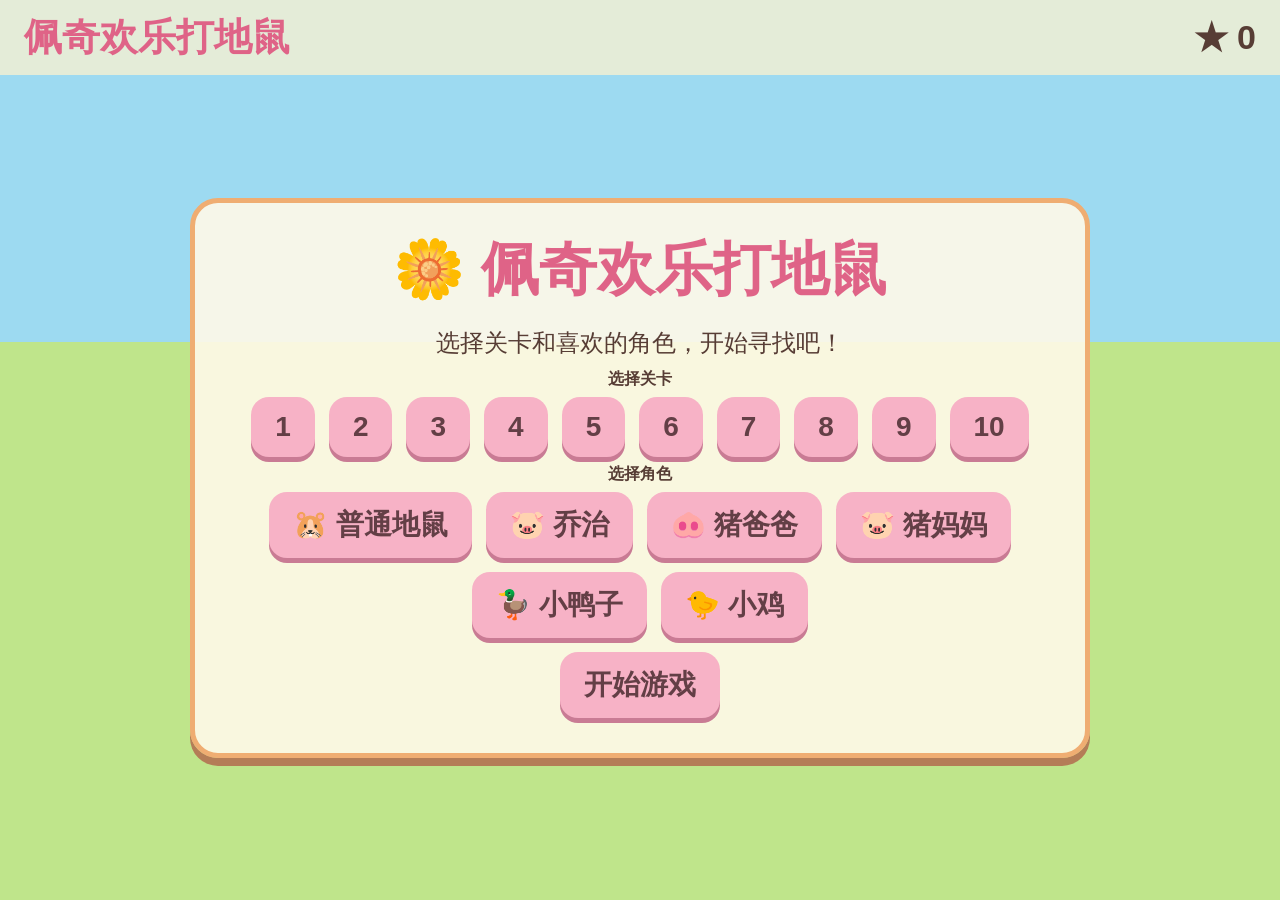
==== index.html @ 0a8726f7 "Add files via upload" ====
<!doctype html>
<html lang="zh-CN"><head><meta charset="utf-8"><meta name="viewport" content="width=device-width,initial-scale=1,maximum-scale=1,user-scalable=no"><title>佩奇欢乐打地鼠</title><style>
:root{--pink:#f6a6bd;--green:#a8d982;--cream:#fff7d7;--brown:#8e5b45}*{box-sizing:border-box}body{margin:0;background:linear-gradient(#9ddaf1 0 38%,#bfe58b 38%);font-family:Arial,"Microsoft YaHei",sans-serif;color:#573d35;overflow:hidden;touch-action:manipulation}.app{width:100vw;height:100vh;display:flex;flex-direction:column}.top{display:flex;align-items:center;justify-content:space-between;padding:12px 24px;background:#fff4cfb8}.title{font-size:clamp(20px,3vw,38px);font-weight:800;color:#df6387}.score{font-size:clamp(20px,3vw,34px);font-weight:800}.screen{flex:1;display:flex;align-items:center;justify-content:center;padding:20px}.panel{background:#fff9e8e8;border:5px solid #efad72;border-radius:28px;padding:28px;max-width:900px;width:min(92vw,900px);text-align:center;box-shadow:0 8px 0 #b47d57}.panel h1{margin:0 0 18px;color:#df6387;font-size:clamp(28px,5vw,58px)}button{border:0;border-radius:18px;padding:14px 24px;margin:7px;background:#f7b2c6;color:#633f46;font-size:clamp(18px,2.5vw,28px);font-weight:800;box-shadow:0 5px 0 #c97b94;cursor:pointer}button:active{transform:translateY(4px);box-shadow:0 1px 0 #c97b94}.choices{display:flex;flex-wrap:wrap;justify-content:center}.choice.selected{outline:5px solid #78bd65;background:#d4f0ae}.game{width:min(94vw,1200px);height:min(78vh,760px);display:grid;gap:clamp(5px,1vw,14px);align-content:center}.hole{background:#8b5a44;border:clamp(3px,.5vw,7px) solid #6d4436;border-radius:50%;aspect-ratio:1;position:relative;overflow:visible;display:flex;align-items:center;justify-content:center}.target{font-size:clamp(26px,5vw,66px);position:absolute;bottom:3%;animation:pop .16s ease-out;cursor:pointer;filter:drop-shadow(0 3px 1px #714536)}@keyframes pop{from{transform:scale(.2) translateY(30px)}to{transform:scale(1) translateY(0)}}.hit{animation:hit .4s ease-out forwards}@keyframes hit{to{transform:translateY(-35px) scale(1.35);opacity:0}}.star{position:fixed;font-size:40px;pointer-events:none;animation:fly .55s ease-in forwards;z-index:5}@keyframes fly{to{transform:translate(var(--dx),var(--dy)) scale(.5);opacity:.1}}.hint{font-size:clamp(16px,2vw,24px);margin:10px}.bottom{display:flex;justify-content:center;padding:10px}.small{font-size:16px;padding:8px 14px}
</style></head><body><div class="app"><div class="top"><div class="title">佩奇欢乐打地鼠</div><div class="score" id="score">★ 0</div></div><div class="screen" id="screen"></div><div class="bottom"><button class="small" id="pause" hidden>暂停</button><button class="small" id="home" hidden>返回首页</button></div></div><script>
const chars=[['普通地鼠','🐹'],['乔治','🐷'],['猪爸爸','🐽'],['猪妈妈','🐷'],['小鸭子','🦆'],['小鸡','🐤']],holes=[9,11,13,15,17,19,21,23,25,25];let level=0,char=chars[0],score=0,timer,paused=false,active=null;const $=id=>document.getElementById(id);function home(){clearInterval(timer);$('pause').hidden=$('home').hidden=true;score=0;$('score').textContent='★ 0';$('screen').innerHTML=`<div class="panel"><h1>🌼 佩奇欢乐打地鼠</h1><div class="hint">选择关卡和喜欢的角色，开始寻找吧！</div><div><b>选择关卡</b><div class="choices">${holes.map((n,i)=>`<button class="level" data-i="${i}">${i+1}</button>`).join('')}</div></div><div><b>选择角色</b><div class="choices">${chars.map((c,i)=>`<button class="char" data-i="${i}">${c[1]} ${c[0]}</button>`).join('')}</div></div><button id="start">开始游戏</button></div>`;document.querySelectorAll('.level').forEach(b=>b.onclick=()=>{level=+b.dataset.i;document.querySelectorAll('.level').forEach(x=>x.classList.remove('selected'));b.classList.add('selected')});document.querySelector('.level').classList.add('selected');document.querySelectorAll('.char').forEach(b=>b.onclick=()=>{char=chars[+b.dataset.i];document.querySelectorAll('.char').forEach(x=>x.classList.remove('selected'));b.classList.add('selected')});document.querySelector('.char').classList.add('selected');$('start').onclick=start}function start(){score=0;paused=false;$('score').textContent='★ 0';$('pause').hidden=$('home').hidden=false;$('pause').textContent='暂停';let n=holes[level];$('screen').innerHTML='<div class="game" id="game"></div>';let g=$('game');g.style.gridTemplateColumns=`repeat(${Math.ceil(Math.sqrt(n))},1fr)`;for(let i=0;i<n;i++){let h=document.createElement('div');h.className='hole';h.dataset.i=i;g.append(h)}let elapsed=0;timer=setInterval(()=>{if(paused)return;elapsed+=100; if(elapsed>=30000){clearInterval(timer);end();return}spawn()},100);spawn()}function spawn(){if(active||paused)return;let hs=[...document.querySelectorAll('.hole')],h=hs[Math.floor(Math.random()*hs.length)],t=document.createElement('div');t.className='target';t.textContent=char[1];h.append(t);active=t;t.onclick=e=>{e.stopPropagation();if(!active)return;score++;$('score').textContent='★ '+score;let s=document.createElement('div');s.className='star';s.textContent='⭐';s.style.left=e.clientX+'px';s.style.top=e.clientY+'px';s.style.setProperty('--dx',(window.innerWidth*.42-e.clientX)+'px');s.style.setProperty('--dy',(-window.innerHeight*.42-e.clientY)+'px');document.body.append(s);setTimeout(()=>s.remove(),600);t.classList.add('hit');active=null;setTimeout(()=>t.remove(),400)};let stay=Math.max(900,2500-level*170);setTimeout(()=>{if(t.isConnected){t.remove();active=null}},stay)}function end(){active=null;$('pause').hidden=true;$('screen').innerHTML=`<div class="panel"><h1>🎉 太棒了！</h1><div class="hint">本关获得</div><div style="font-size:60px">⭐ ${score}</div><button onclick="start()">再玩一次</button><button onclick="home()">返回首页</button></div>`} $('pause').onclick=()=>{paused=!paused;$('pause').textContent=paused?'继续':'暂停'};$('home').onclick=home;home();</script></body></html>
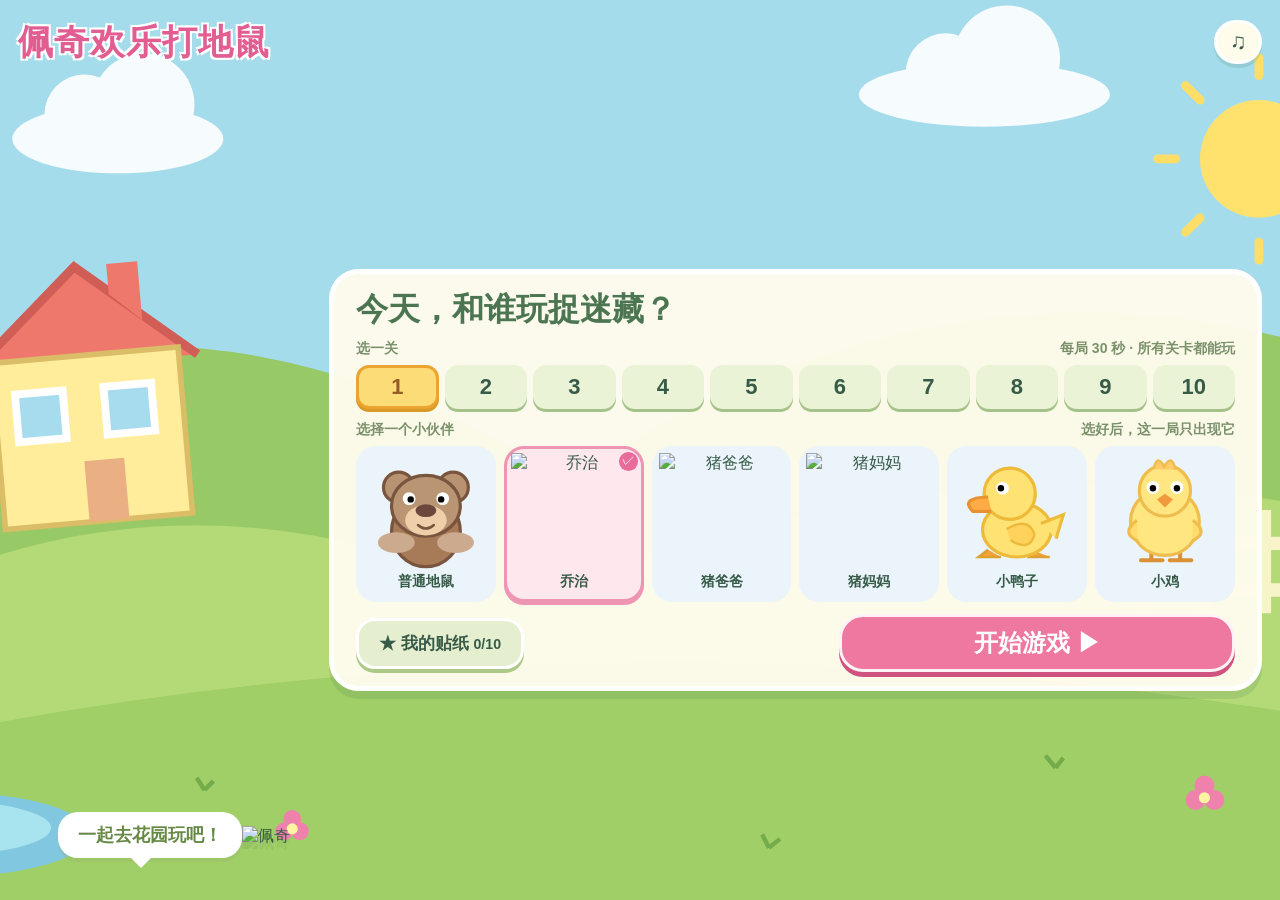
==== commit fda7aa18: "Rebuild garden game with character art and reliable scoring" ====
--- a/index.html
+++ b/index.html
@@ -1,5 +1,47 @@
 <!doctype html>
-<html lang="zh-CN"><head><meta charset="utf-8"><meta name="viewport" content="width=device-width,initial-scale=1,maximum-scale=1,user-scalable=no"><title>佩奇欢乐打地鼠</title><style>
-:root{--pink:#f6a6bd;--green:#a8d982;--cream:#fff7d7;--brown:#8e5b45}*{box-sizing:border-box}body{margin:0;background:linear-gradient(#9ddaf1 0 38%,#bfe58b 38%);font-family:Arial,"Microsoft YaHei",sans-serif;color:#573d35;overflow:hidden;touch-action:manipulation}.app{width:100vw;height:100vh;display:flex;flex-direction:column}.top{display:flex;align-items:center;justify-content:space-between;padding:12px 24px;background:#fff4cfb8}.title{font-size:clamp(20px,3vw,38px);font-weight:800;color:#df6387}.score{font-size:clamp(20px,3vw,34px);font-weight:800}.screen{flex:1;display:flex;align-items:center;justify-content:center;padding:20px}.panel{background:#fff9e8e8;border:5px solid #efad72;border-radius:28px;padding:28px;max-width:900px;width:min(92vw,900px);text-align:center;box-shadow:0 8px 0 #b47d57}.panel h1{margin:0 0 18px;color:#df6387;font-size:clamp(28px,5vw,58px)}button{border:0;border-radius:18px;padding:14px 24px;margin:7px;background:#f7b2c6;color:#633f46;font-size:clamp(18px,2.5vw,28px);font-weight:800;box-shadow:0 5px 0 #c97b94;cursor:pointer}button:active{transform:translateY(4px);box-shadow:0 1px 0 #c97b94}.choices{display:flex;flex-wrap:wrap;justify-content:center}.choice.selected{outline:5px solid #78bd65;background:#d4f0ae}.game{width:min(94vw,1200px);height:min(78vh,760px);display:grid;gap:clamp(5px,1vw,14px);align-content:center}.hole{background:#8b5a44;border:clamp(3px,.5vw,7px) solid #6d4436;border-radius:50%;aspect-ratio:1;position:relative;overflow:visible;display:flex;align-items:center;justify-content:center}.target{font-size:clamp(26px,5vw,66px);position:absolute;bottom:3%;animation:pop .16s ease-out;cursor:pointer;filter:drop-shadow(0 3px 1px #714536)}@keyframes pop{from{transform:scale(.2) translateY(30px)}to{transform:scale(1) translateY(0)}}.hit{animation:hit .4s ease-out forwards}@keyframes hit{to{transform:translateY(-35px) scale(1.35);opacity:0}}.star{position:fixed;font-size:40px;pointer-events:none;animation:fly .55s ease-in forwards;z-index:5}@keyframes fly{to{transform:translate(var(--dx),var(--dy)) scale(.5);opacity:.1}}.hint{font-size:clamp(16px,2vw,24px);margin:10px}.bottom{display:flex;justify-content:center;padding:10px}.small{font-size:16px;padding:8px 14px}
-</style></head><body><div class="app"><div class="top"><div class="title">佩奇欢乐打地鼠</div><div class="score" id="score">★ 0</div></div><div class="screen" id="screen"></div><div class="bottom"><button class="small" id="pause" hidden>暂停</button><button class="small" id="home" hidden>返回首页</button></div></div><script>
-const chars=[['普通地鼠','🐹'],['乔治','🐷'],['猪爸爸','🐽'],['猪妈妈','🐷'],['小鸭子','🦆'],['小鸡','🐤']],holes=[9,11,13,15,17,19,21,23,25,25];let level=0,char=chars[0],score=0,timer,paused=false,active=null;const $=id=>document.getElementById(id);function home(){clearInterval(timer);$('pause').hidden=$('home').hidden=true;score=0;$('score').textContent='★ 0';$('screen').innerHTML=`<div class="panel"><h1>🌼 佩奇欢乐打地鼠</h1><div class="hint">选择关卡和喜欢的角色，开始寻找吧！</div><div><b>选择关卡</b><div class="choices">${holes.map((n,i)=>`<button class="level" data-i="${i}">${i+1}</button>`).join('')}</div></div><div><b>选择角色</b><div class="choices">${chars.map((c,i)=>`<button class="char" data-i="${i}">${c[1]} ${c[0]}</button>`).join('')}</div></div><button id="start">开始游戏</button></div>`;document.querySelectorAll('.level').forEach(b=>b.onclick=()=>{level=+b.dataset.i;document.querySelectorAll('.level').forEach(x=>x.classList.remove('selected'));b.classList.add('selected')});document.querySelector('.level').classList.add('selected');document.querySelectorAll('.char').forEach(b=>b.onclick=()=>{char=chars[+b.dataset.i];document.querySelectorAll('.char').forEach(x=>x.classList.remove('selected'));b.classList.add('selected')});document.querySelector('.char').classList.add('selected');$('start').onclick=start}function start(){score=0;paused=false;$('score').textContent='★ 0';$('pause').hidden=$('home').hidden=false;$('pause').textContent='暂停';let n=holes[level];$('screen').innerHTML='<div class="game" id="game"></div>';let g=$('game');g.style.gridTemplateColumns=`repeat(${Math.ceil(Math.sqrt(n))},1fr)`;for(let i=0;i<n;i++){let h=document.createElement('div');h.className='hole';h.dataset.i=i;g.append(h)}let elapsed=0;timer=setInterval(()=>{if(paused)return;elapsed+=100; if(elapsed>=30000){clearInterval(timer);end();return}spawn()},100);spawn()}function spawn(){if(active||paused)return;let hs=[...document.querySelectorAll('.hole')],h=hs[Math.floor(Math.random()*hs.length)],t=document.createElement('div');t.className='target';t.textContent=char[1];h.append(t);active=t;t.onclick=e=>{e.stopPropagation();if(!active)return;score++;$('score').textContent='★ '+score;let s=document.createElement('div');s.className='star';s.textContent='⭐';s.style.left=e.clientX+'px';s.style.top=e.clientY+'px';s.style.setProperty('--dx',(window.innerWidth*.42-e.clientX)+'px');s.style.setProperty('--dy',(-window.innerHeight*.42-e.clientY)+'px');document.body.append(s);setTimeout(()=>s.remove(),600);t.classList.add('hit');active=null;setTimeout(()=>t.remove(),400)};let stay=Math.max(900,2500-level*170);setTimeout(()=>{if(t.isConnected){t.remove();active=null}},stay)}function end(){active=null;$('pause').hidden=true;$('screen').innerHTML=`<div class="panel"><h1>🎉 太棒了！</h1><div class="hint">本关获得</div><div style="font-size:60px">⭐ ${score}</div><button onclick="start()">再玩一次</button><button onclick="home()">返回首页</button></div>`} $('pause').onclick=()=>{paused=!paused;$('pause').textContent=paused?'继续':'暂停'};$('home').onclick=home;home();</script></body></html>
+<html lang="zh-CN">
+<head>
+<meta charset="utf-8"><meta name="viewport" content="width=device-width,initial-scale=1,viewport-fit=cover">
+<meta http-equiv="Content-Security-Policy" content="default-src 'self' data:; script-src 'self' 'unsafe-inline'; style-src 'self' 'unsafe-inline'; img-src 'self' data:; connect-src 'none'; object-src 'none'; base-uri 'none'">
+<title>佩奇欢乐打地鼠</title>
+<style>
+*{box-sizing:border-box;-webkit-tap-highlight-color:transparent}html,body{margin:0;width:100%;height:100%;overflow:hidden;user-select:none;touch-action:manipulation;font-family:'Microsoft YaHei',sans-serif;color:#375b48}button{font:inherit;cursor:pointer;color:inherit;border:0}button:focus-visible{outline:4px solid #2588cf;outline-offset:2px}button:active{transform:translateY(2px) scale(.98)}[hidden]{display:none!important}button svg{pointer-events:none}.scene{position:fixed;inset:0;width:100%;height:100%;z-index:-1}.app{position:relative;width:100%;height:100%;padding:12px max(18px,env(safe-area-inset-right)) 12px max(18px,env(safe-area-inset-left));display:flex;flex-direction:column}.top{height:60px;flex-shrink:0;display:flex;align-items:center;justify-content:space-between;gap:12px}.brand{font-size:clamp(21px,3vw,35px);font-weight:1000;color:#e25d91;text-shadow:2px 2px white,-2px -2px white,2px -2px white,-2px 2px white;letter-spacing:1px}.topright{display:flex;align-items:center;gap:10px}.pill,.round{background:#fffcec;border:3px solid white;box-shadow:0 4px 0 #528b7430;border-radius:22px;min-height:44px;padding:7px 16px;font-weight:800}.round{min-width:48px;padding:5px 10px;font-size:22px}.pill b{font-size:25px}.starIcon{color:#f8b929;font-size:29px;text-shadow:0 2px #d48b10}.content{position:relative;flex:1;min-height:0}.home{height:100%;display:grid;grid-template-columns:25% 75%;align-items:center;gap:0}.peppaDock{text-align:center;align-self:end;position:relative;padding-bottom:30px}.peppaDock img{width:100%;max-height:44vh;object-fit:contain;filter:drop-shadow(0 7px 0 #46744b20)}.speech{display:inline-block;background:white;border-radius:20px;padding:11px 20px;color:#668945;box-shadow:0 4px 0 #93af7140;font-weight:bold;font-size:18px;position:relative}.speech:after{content:'';position:absolute;bottom:-10px;left:40%;border-width:10px 10px 0;border-style:solid;border-color:white transparent transparent}.menu{background:#fffbedf5;border:5px solid white;border-radius:30px;box-shadow:0 8px 0 #5b935b33;padding:14px 22px;max-width:1000px}.menu h1{font-size:clamp(21px,3vw,32px);margin:0 0 8px;color:#4c7652}.label{font-size:14px;color:#7b916c;font-weight:700;margin:5px 0 7px;display:flex;justify-content:space-between}.levels{display:grid;grid-template-columns:repeat(10,1fr);gap:6px}.level{height:44px;border-radius:13px;background:#eaf3d6;font-size:22px;font-weight:900;border:3px solid transparent;box-shadow:0 3px #a4c289}.level.selected{background:#fcdc76;border-color:#eca430;color:#955c27;box-shadow:0 3px #d89a26}.characters{display:grid;grid-template-columns:repeat(6,1fr);gap:8px}.character{position:relative;background:#eaf4fa;border:3px solid transparent;border-radius:20px;padding:4px;min-width:0;transition:background .15s}.character.selected{border-color:#ed95b3;background:#ffe7ee;box-shadow:0 3px #ed95b3}.character.selected:after{content:'✓';position:absolute;right:3px;top:3px;background:#e96b99;border-radius:50%;color:white;width:19px;height:19px;font-size:13px}.art{height:clamp(62px,16vh,120px);display:flex;justify-content:center;align-items:center;overflow:hidden}.art img,.art svg{width:100%;height:100%;object-fit:contain}.character span{display:block;font-size:14px;font-weight:700;margin-bottom:4px}.menubottom{display:flex;align-items:center;justify-content:space-between;gap:16px;margin-top:12px}.primary{background:#ee789f;border:3px solid #fff2f6;color:white;border-radius:24px;padding:10px 26px;font-size:24px;box-shadow:0 5px #cf527f;font-weight:900;min-width:45%}.secondary{background:#e5efd0;padding:11px 20px;border:3px solid white;border-radius:19px;box-shadow:0 4px #acc988;font-size:17px;font-weight:700}.tiny{font-size:12px;color:#899680}.play{position:relative;height:100%;display:flex;gap:16px}.coach{width:19%;position:relative;align-self:end;display:flex;flex-direction:column;align-items:center;padding-bottom:18px}.coach img{width:100%;max-height:44vh;object-fit:contain}.coach span{padding:8px 12px;border-radius:17px;background:#fffae6;font-weight:700;font-size:14px}.field{flex:1;min-width:0;height:100%;border:5px solid #e3edb7;border-radius:38px;background:linear-gradient(155deg,#b5db7ccc,#93c975cc);box-shadow:inset 0 4px 12px #4d8d3430,0 8px #619f4c30;padding:10px 16px 5px;display:grid;gap:2px 14px;overflow:hidden}.hole{position:relative;width:100%;min-width:0;min-height:0;border:0;background:transparent;padding:0;isolation:isolate}.hole:before{content:'';position:absolute;width:85%;height:30%;bottom:5%;left:7.5%;background:#78523d;border:4px solid #a57c4b;border-radius:50%;box-shadow:inset 0 7px 0 #553b2e,0 4px 0 #7aaf50}.hole:after{content:'';position:absolute;width:94%;height:13%;bottom:0;left:3%;border-radius:50%;background:#84b858;z-index:-1}.hole.hint:before{outline:4px solid #ffe67c;box-shadow:0 0 15px #ffeda0,inset 0 5px #684833}.target{position:absolute;left:10%;width:80%;height:96%;bottom:8%;pointer-events:none;animation:pop .18s ease-out;transform-origin:50% 100%}.target img,.target svg{display:block;width:100%;height:100%;object-fit:contain;filter:drop-shadow(0 3px 1px #54392725)}.target.george img{transform:scale(1.42)}.hole .target.daddy img{transform:scale(.95)}@keyframes pop{from{transform:translateY(30%) scale(.4);opacity:0}to{transform:none;opacity:1}}.clockbar{position:absolute;bottom:-7px;left:20%;height:7px;background:#f3d970;border-radius:9px;max-width:80%;transition:width .1s linear}.fist{position:fixed;width:92px;height:84px;z-index:30;pointer-events:none;left:0;top:0;opacity:0;filter:drop-shadow(0 4px 1px #87435f35)}.spark{position:fixed;pointer-events:none;z-index:40;color:#ffcb32;font-size:34px;line-height:1;text-shadow:0 2px #eaa928}.overlay{position:fixed;inset:0;background:#3d684c60;backdrop-filter:blur(5px);z-index:50;display:flex;align-items:center;justify-content:center;padding:18px}.dialog{background:#fffbed;border:6px solid white;border-radius:34px;box-shadow:0 10px 0 #3f62412b;width:min(620px,95vw);max-height:95vh;overflow:auto;padding:22px;text-align:center}.dialog h2{color:#d96792;font-size:30px;margin:4px 0 12px}.dialog .bigscore{font-size:68px;font-weight:900;color:#d99220;margin:4px}.dialog .buttons{display:flex;gap:10px;justify-content:center;flex-wrap:wrap}.dialog .primary{min-width:0;font-size:20px}.stickers{display:grid;grid-template-columns:repeat(5,1fr);gap:9px;margin:15px 0}.sticker{height:88px;border-radius:22px;background:#f9e7b6;display:flex;flex-direction:column;justify-content:center;align-items:center}.sticker svg{width:42px;height:42px}.sticker.locked{filter:grayscale(1);opacity:.45}.sticker span{font-size:12px}.rotator{display:none;position:fixed;inset:0;background:#a9deec;z-index:100;align-items:center;justify-content:center;text-align:center;font-size:25px;font-weight:800;color:#356847}.storageNote{position:fixed;bottom:2px;right:12px;color:#6b775d;font-size:10px}.confetti{position:fixed;pointer-events:none;width:10px;height:15px;z-index:60;border-radius:4px}.paused .target{animation-play-state:paused}@media(max-height:450px){.app{padding-top:4px;padding-bottom:9px}.top{height:48px}.brand{font-size:25px}.menu{padding:10px 17px;border-radius:24px}.menu h1{font-size:22px;margin-bottom:4px}.label{margin:4px 0;font-size:12px}.level{height:34px;font-size:18px}.art{height:66px}.character span{font-size:12px}.menubottom{margin-top:8px}.primary{padding:6px 23px;font-size:22px}.secondary{padding:7px 15px;font-size:15px}.speech{font-size:15px;padding:8px 14px}.pill{min-height:38px;padding:4px 12px}.pill b{font-size:22px}.field{padding:4px 12px;gap:1px 12px}.dialog{padding:14px}.dialog h2{font-size:25px}.dialog .bigscore{font-size:50px}.sticker{height:68px}.stickers{margin:7px 0}}@media(orientation:portrait){.rotator{display:flex}}@media(prefers-reduced-motion:reduce){.target{animation:none}}
+</style>
+</head>
+<body>
+<svg class="scene" viewBox="0 0 1440 810" preserveAspectRatio="xMidYMid slice" aria-hidden="true"><rect width="1440" height="810" fill="#a5dceb"/><g fill="white" opacity=".9"><ellipse cx="250" cy="125" rx="95" ry="31"/><circle cx="220" cy="103" r="36"/><circle cx="273" cy="94" r="46"/><ellipse cx="1030" cy="85" rx="113" ry="29"/><circle cx="995" cy="66" r="36"/><circle cx="1050" cy="53" r="48"/></g><circle cx="1277" cy="143" r="53" fill="#ffe26e"/><g stroke="#ffde67" stroke-width="8" stroke-linecap="round"><path d="M1277 68v-16M1277 218v16M1202 143h-16M1352 143h16M1224 90l-13-13M1330 196l13 13M1224 196l-13 13M1330 90l13-13"/></g><path d="M0 406Q266 205 657 431Q1048 178 1440 353V810H0Z" fill="#97c966"/><path d="M0 561Q299 394 614 543Q1044 363 1440 485V810H0Z" fill="#b4d977"/><path d="M0 679Q703 521 1440 665V810H0Z" fill="#a0ce67"/><g transform="translate(110,249) rotate(-5)"><path d="M0 88L101 0l104 88" fill="#ef786d" stroke="#d15d57" stroke-width="8"/><path d="M19 80h169v150H19Z" fill="#ffed9b" stroke="#dbbc67" stroke-width="5"/><path d="M130 27V0h28v53" fill="#ef786d"/><g fill="#a7dcef" stroke="white" stroke-width="7"><path d="M38 110h43v43H38zM118 110h43v43h-43z"/></g><path d="M95 230v-55h36v55" fill="#eab083"/></g><g stroke="#fff8d3" stroke-width="12" fill="none" opacity=".9"><path d="M1150 489h290M1165 531h275M1174 472v92M1228 465v93M1282 459v93M1336 454v91M1390 448v94"/></g><ellipse cx="96" cy="751" rx="128" ry="38" fill="#80c7df"/><ellipse cx="96" cy="745" rx="94" ry="24" fill="#a8e4ef"/><g fill="#ef82ad"><circle cx="400" cy="748" r="8"/><circle cx="414" cy="748" r="8"/><circle cx="407" cy="737" r="8"/><circle cx="1220" cy="720" r="9"/><circle cx="1237" cy="720" r="9"/><circle cx="1228" cy="707" r="9"/></g><g fill="#fff4a1"><circle cx="407" cy="746" r="5"/><circle cx="1228" cy="718" r="5"/></g><g stroke="#74ac4c" stroke-width="4" fill="none"><path d="M328 711l-7-11m7 11l8-8m500 60l-6-12m6 12l10-8m248-64l-9-11m9 11l7-9"/></g></svg>
+<div class="app"><header class="top"><div class="brand">佩奇欢乐打地鼠</div><div class="topright"><div class="pill" id="levelInfo" hidden>第 1 关</div><div class="pill" id="timeInfo" hidden>◷ <b id="seconds">30</b></div><div class="pill" id="scoreInfo" hidden><span class="starIcon">★</span> <b id="score">0</b></div><button class="round" id="soundBtn" aria-label="关闭声音">♫</button><button class="round" id="pauseBtn" aria-label="暂停游戏" hidden>Ⅱ</button><button class="round" id="backBtn" aria-label="返回首页" hidden>⌂</button></div></header><main class="content" id="content"></main></div>
+<div class="overlay" id="overlay" hidden></div><div class="rotator"><div>↻<br>把手机横过来<br><small>一起去花园玩吧！</small></div></div><div class="storageNote" id="storageNote"></div>
+<svg class="fist" id="fist" viewBox="0 0 100 90" aria-hidden="true"><path d="M0 47h40v27H0" fill="#f8bedc" stroke="#da88b4" stroke-width="4"/><path d="M37 74Q26 66 34 51L44 39V20Q44 10 53 12Q61 12 60 24V14Q60 6 69 9Q76 11 75 24V20Q75 13 82 16Q89 18 87 32Q98 26 97 39L94 62Q88 78 65 78Z" fill="#f8bedc" stroke="#d985b0" stroke-width="4" stroke-linejoin="round"/><path d="M60 24v18m15-18v18m12-10v15M44 45q18-6 21 7" stroke="#df96be" stroke-width="3" fill="none" stroke-linecap="round"/></svg>
+<script>
+'use strict';
+const $=id=>document.getElementById(id),COUNTS=[9,11,13,15,17,19,21,23,25,25],STAY=[2600,2500,2400,2200,2050,1900,1750,1600,1450,1300],GAPS=[700,670,640,610,580,550,520,490,460,430];
+const NAMES=['普通地鼠','乔治','猪爸爸','猪妈妈','小鸭子','小鸡'],KEYS=['mole','george','daddy','mummy','duck','chick'];
+function svg(body){return '<svg viewBox="0 0 140 150" xmlns="http://www.w3.org/2000/svg">'+body+'</svg>'}
+const ANIMAL={mole:svg('<ellipse cx="70" cy="98" rx="43" ry="44" fill="#a77b58" stroke="#79543e" stroke-width="4"/><circle cx="36" cy="43" r="19" fill="#b99371" stroke="#79543e" stroke-width="4"/><circle cx="104" cy="43" r="19" fill="#b99371" stroke="#79543e" stroke-width="4"/><ellipse cx="70" cy="66" rx="43" ry="38" fill="#ba9574" stroke="#79543e" stroke-width="4"/><ellipse cx="70" cy="84" rx="26" ry="19" fill="#efcfaa"/><ellipse cx="70" cy="72" rx="13" ry="8" fill="#6b473c"/><circle cx="49" cy="57" r="8" fill="white"/><circle cx="91" cy="57" r="8" fill="white"/><circle cx="51" cy="58" r="4"/><circle cx="89" cy="58" r="4"/><path d="M60 90q10 9 20 0" fill="none" stroke="#79543e" stroke-width="3" stroke-linecap="round"/><ellipse cx="33" cy="112" rx="23" ry="13" fill="#cbaa8d"/><ellipse cx="107" cy="112" rx="23" ry="13" fill="#cbaa8d"/>'),duck:svg('<path d="M34 121l-12 9h28m39-9l-4 9h26" fill="#f3a239" stroke="#dca02f" stroke-width="3"/><ellipse cx="70" cy="96" rx="43" ry="34" fill="#ffe274" stroke="#edba39" stroke-width="4"/><path d="M100 88l28-11-9 30" fill="#ffe274" stroke="#edba39" stroke-width="4"/><circle cx="61" cy="51" r="32" fill="#ffe274" stroke="#edba39" stroke-width="4"/><path d="M34 55Q-2 56 15 73h23" fill="#ffac47" stroke="#e9912e" stroke-width="4"/><circle cx="52" cy="44" r="8" fill="white"/><circle cx="50" cy="44" r="4"/><path d="M57 95q28-16 35 7q-6 22-30 7" fill="#ffd25c" stroke="#edba39" stroke-width="3"/>'),chick:svg('<path d="M53 121v13m-13 0h27m22-13v13m-13 0h27" stroke="#db9134" stroke-width="5" stroke-linecap="round"/><ellipse cx="70" cy="86" rx="43" ry="42" fill="#ffe681" stroke="#efbd4e" stroke-width="4"/><circle cx="70" cy="47" r="32" fill="#ffe681" stroke="#efbd4e" stroke-width="4"/><path d="M56 20Q60 0 69 17Q79 0 83 21" fill="#ffcb68" stroke="#efbd4e" stroke-width="3"/><circle cx="55" cy="43" r="8" fill="white"/><circle cx="85" cy="43" r="8" fill="white"/><circle cx="55" cy="44" r="4"/><circle cx="85" cy="44" r="4"/><path d="M60 58l10-7 10 7-10 10Z" fill="#f2993d"/><path d="M35 84q-21 16 1 26m69-26q21 16-1 26" fill="#ffdc6b" stroke="#efbd4e" stroke-width="4"/>')};
+function art(key){return ANIMAL[key]||'<img alt="'+({peppa:'佩奇',george:'乔治',daddy:'猪爸爸',mummy:'猪妈妈'}[key])+'" src="assets/'+key+'.webp" draggable="false">'}
+function sticker(i){return svg('<path d="M70 15l15 34 38 4-29 25 9 38-33-19-33 19 9-38-29-25 38-4Z" fill="'+['#f9ce57','#f39bc1','#8bccdd','#b2d984','#dfa8da'][i%5]+'" stroke="white" stroke-width="6"/><circle cx="58" cy="64" r="4" fill="#826742"/><circle cx="83" cy="64" r="4" fill="#826742"/><path d="M60 78q10 12 21 0" stroke="#826742" fill="none" stroke-width="3" stroke-linecap="round"/>')}
+let saved={level:0,char:1,muted:false,total:0,perLevel:Array(10).fill(0),stickers:[]};try{let v=JSON.parse(localStorage.getItem('peppa-garden-v2')||'null');if(v){saved.level=Math.max(0,Math.min(9,Number(v.level)||0));saved.char=Math.max(0,Math.min(5,Number(v.char)||0));saved.muted=!!v.muted;saved.total=Math.max(0,Number(v.total)||0);saved.perLevel=Array.from({length:10},(_,i)=>Math.max(0,Number(v.perLevel?.[i])||0));saved.stickers=Array.isArray(v.stickers)?[...new Set(v.stickers.filter(n=>Number.isInteger(n)&&n>=0&&n<10))]:[]}}catch(e){}
+let state='home',run=null,last=performance.now(),effects=[],audioCtx,music=null,musicIndex=0;
+function persist(){try{localStorage.setItem('peppa-garden-v2',JSON.stringify(saved))}catch(e){$('storageNote').textContent='本次可以正常玩，当前设备无法保存收藏'}}
+function audioReady(){try{audioCtx=audioCtx||new(window.AudioContext||window.webkitAudioContext)();audioCtx.resume().catch(()=>{})}catch(e){}}
+function tone(hz,d=.12,vol=.07,delay=0){if(saved.muted||!audioCtx||audioCtx.state!=='running')return;const o=audioCtx.createOscillator(),g=audioCtx.createGain(),now=audioCtx.currentTime+delay;o.type='sine';o.frequency.value=hz;g.gain.setValueAtTime(0,now);g.gain.linearRampToValueAtTime(vol,now+.012);g.gain.exponentialRampToValueAtTime(.001,now+d);o.connect(g);g.connect(audioCtx.destination);o.start(now);o.stop(now+d+.02)}
+function startMusic(){stopMusic();music=setInterval(()=>{if(state!=='playing'||saved.muted)return;const notes=[523,659,784,659,587,698,880,698,523,659,784,1047,880,784,659,587];tone(notes[musicIndex++%notes.length],.28,.021)},430)}function stopMusic(){clearInterval(music);music=null}
+function clearEffects(){effects.forEach(a=>a.cancel());effects=[];document.querySelectorAll('.spark,.confetti').forEach(e=>e.remove());$('fist').style.opacity=0}
+function setTop(playing){['levelInfo','timeInfo','scoreInfo','pauseBtn','backBtn'].forEach(id=>$(id).hidden=!playing);$('soundBtn').textContent=saved.muted?'♪×':'♫';$('soundBtn').setAttribute('aria-label',saved.muted?'开启声音':'关闭声音')}
+function home(){state='home';run=null;stopMusic();clearEffects();$('overlay').hidden=true;document.body.classList.remove('paused');setTop(false);$('content').innerHTML='<section class="home"><div class="peppaDock"><div class="speech">一起去花园玩吧！</div>'+art('peppa')+'</div><div class="menu"><h1>今天，和谁玩捉迷藏？</h1><div class="label"><span>选一关</span><span>每局 30 秒 · 所有关卡都能玩</span></div><div class="levels">'+COUNTS.map((n,i)=>'<button class="level '+(i===saved.level?'selected':'')+'" data-level="'+i+'" aria-label="第'+(i+1)+'关，'+n+'个洞">'+(i+1)+'</button>').join('')+'</div><div class="label" style="margin-top:12px"><span>选择一个小伙伴</span><span>选好后，这一局只出现它</span></div><div class="characters">'+KEYS.map((k,i)=>'<button class="character '+(i===saved.char?'selected':'')+'" data-char="'+i+'" aria-label="选择'+NAMES[i]+'"><div class="art">'+art(k)+'</div><span>'+NAMES[i]+'</span></button>').join('')+'</div><div class="menubottom"><button class="secondary" id="collectionBtn">★ 我的贴纸 <small>'+saved.stickers.length+'/10</small></button><button class="primary" id="startBtn">开始游戏 ▶</button></div></div></section>';document.querySelectorAll('[data-level]').forEach(b=>b.onclick=()=>{saved.level=+b.dataset.level;persist();home()});document.querySelectorAll('[data-char]').forEach(b=>b.onclick=()=>{saved.char=+b.dataset.char;persist();home()});$('startBtn').onclick=()=>{audioReady();start()};$('collectionBtn').onclick=collection}
+function start(){clearEffects();$('overlay').hidden=true;state='playing';document.body.classList.remove('paused');setTop(true);run={level:saved.level,key:KEYS[saved.char],remaining:30000,score:0,phase:'gap',phaseLeft:500,index:-1,lastIndex:-1,credited:false};last=performance.now();$('score').textContent=0;$('seconds').textContent=30;$('levelInfo').textContent='第 '+(saved.level+1)+' 关';const n=COUNTS[saved.level],cols=n===9?3:n<=16?4:5,rows=Math.ceil(n/cols);$('content').innerHTML='<section class="play"><aside class="coach"><span>找到就点一下！</span>'+art('peppa')+'</aside><div class="field" id="field" role="group" aria-label="打地鼠花园" style="grid-template-columns:repeat('+cols+',1fr);grid-template-rows:repeat('+rows+',1fr)">'+Array.from({length:n},(_,i)=>'<button class="hole" data-hole="'+i+'" aria-label="洞'+(i+1)+'"></button>').join('')+'</div><div class="clockbar" id="clockbar"></div></section>';$('field').addEventListener('pointerdown',tap);startMusic()}
+function sync(){const now=performance.now(),dt=Math.max(0,now-last);last=now;if(state!=='playing'||!run)return;run.remaining=Math.max(0,run.remaining-dt);$('seconds').textContent=Math.ceil(run.remaining/1000);$('clockbar').style.width=(80*run.remaining/30000)+'%';if(!run.remaining){finish();return}run.phaseLeft-=dt;if(run.phaseLeft>0)return;const holes=document.querySelectorAll('.hole');if(run.phase==='gap'){let n=holes.length,index;do{index=Math.floor(Math.random()*n)}while(index===run.lastIndex&&n>1);run.index=index;run.lastIndex=index;run.phase='hint';run.phaseLeft=300;holes[index].classList.add('hint')}else if(run.phase==='hint'){run.phase='visible';run.phaseLeft=STAY[run.level];holes[run.index].classList.remove('hint');holes[run.index].innerHTML='<span class="target '+run.key+'">'+art(run.key)+'</span>'}else{removeTarget();run.phase='gap';run.phaseLeft=GAPS[run.level]}}
+function loop(){sync();requestAnimationFrame(loop)}
+function removeTarget(){if(run&&run.index>=0){const h=document.querySelector('[data-hole="'+run.index+'"]');if(h){h.innerHTML='';h.classList.remove('hint')}}if(run)run.index=-1}
+function tap(e){if(state!=='playing'||!run)return;sync();if(state!=='playing')return;const h=e.target.closest('[data-hole]');if(!h)return;e.preventDefault();const rect=h.getBoundingClientRect(),x=rect.x+rect.width/2,y=rect.y+rect.height*.5;fist(x,y);if(run.phase==='visible'&&+h.dataset.hole===run.index){run.score++;saved.total++;saved.perLevel[run.level]++;persist();$('score').textContent=run.score;removeTarget();run.phase='gap';run.phaseLeft=GAPS[run.level];tone(784,.15,.055);tone(1047,.18,.04,.08);flyStar(x,y)}else tone(260,.07,.018)}
+function fist(x,y){let f=$('fist'),coach=document.querySelector('.coach').getBoundingClientRect();effects=effects.filter(a=>a.playState==='running');f.getAnimations().forEach(a=>a.cancel());const a=f.animate([{transform:'translate('+(coach.right-60)+'px,'+(coach.y+coach.height*.55)+'px) rotate(-25deg)',opacity:0},{transform:'translate('+(x-52)+'px,'+(y-46)+'px) rotate(10deg)',opacity:1,offset:.4},{transform:'translate('+(x-52)+'px,'+(y-25)+'px) rotate(23deg)',opacity:1,offset:.6},{transform:'translate('+(coach.right-60)+'px,'+(coach.y+coach.height*.55)+'px) rotate(-20deg)',opacity:0}],{duration:420,easing:'ease-out'});effects.push(a)}
+function flyStar(x,y){let el=document.createElement('span');el.className='spark';el.textContent='★';document.body.append(el);const r=$('scoreInfo').getBoundingClientRect();let a=el.animate([{left:x+'px',top:y+'px',transform:'scale(.4)',opacity:1},{left:(x-20)+'px',top:(y-50)+'px',transform:'scale(1.3)',opacity:1,offset:.28},{left:(r.x+18)+'px',top:(r.y+5)+'px',transform:'scale(.6)',opacity:0}],{duration:650,easing:'ease-in-out'});effects.push(a);a.onfinish=()=>el.remove();a.oncancel=()=>el.remove()}
+function showDialog(html){$('overlay').innerHTML='<div class="dialog" role="dialog" aria-modal="true">'+html+'</div>';$('overlay').hidden=false}
+function pause(){if(state!=='playing')return;sync();if(state!=='playing')return;state='paused';stopMusic();document.body.classList.add('paused');effects.forEach(a=>{if(a.playState==='running')a.pause()});showDialog('<h2>休息一下</h2><p>小伙伴在花园等你</p><div class="buttons"><button class="primary" id="resumeBtn">继续玩 ▶</button><button class="secondary" id="leaveBtn">返回首页</button></div>');$('resumeBtn').onclick=resume;$('leaveBtn').onclick=confirmExit}
+function resume(){if(state!=='paused')return;state='playing';last=performance.now();$('overlay').hidden=true;document.body.classList.remove('paused');effects.forEach(a=>{if(a.playState==='paused')a.play()});audioReady();startMusic()}
+function confirmExit(){if(state==='playing')pause();if(!run)return;state='paused';showDialog('<h2>要回花园首页吗？</h2><p>已经得到的 '+run.score+' 颗星星会保留<br>完成 30 秒才会获得本关贴纸</p><div class="buttons"><button class="primary" id="stayBtn">继续玩</button><button class="secondary" id="exitBtn">返回首页</button></div>');$('stayBtn').onclick=resume;$('exitBtn').onclick=home}
+function finish(){state='result';stopMusic();removeTarget();clearEffects();if(!saved.stickers.includes(run.level))saved.stickers.push(run.level);persist();$('pauseBtn').hidden=true;$('seconds').textContent=0;showDialog('<h2>这一关玩得真开心！</h2><div>本次获得</div><div class="bigscore">★ '+run.score+'</div><div>收好你的第 '+(run.level+1)+' 关贴纸！</div><div style="width:72px;height:72px;margin:0 auto">'+sticker(run.level)+'</div><div class="buttons"><button class="primary" id="nextBtn">'+(run.level<9?'下一关 ▶':'再玩一次 ↻')+'</button><button class="secondary" id="againBtn">重新玩</button><button class="secondary" id="resultHome">首页</button></div>');$('nextBtn').onclick=()=>{saved.level=Math.min(9,run.level+1);persist();start()};$('againBtn').onclick=start;$('resultHome').onclick=home;[523,659,784,1047].forEach((hz,i)=>tone(hz,.25,.045,i*.12));for(let i=0;i<24;i++){let e=document.createElement('i');e.className='confetti';e.style.background=['#f7c950','#ed8db3','#83c8de','#a8cb68'][i%4];document.body.append(e);let a=e.animate([{transform:'translate('+Math.random()*innerWidth+'px,-20px) rotate(0deg)',opacity:1},{transform:'translate('+Math.random()*innerWidth+'px,'+innerHeight+'px) rotate(300deg)',opacity:0}],{duration:1500+i*30});effects.push(a);a.onfinish=()=>e.remove();a.oncancel=()=>e.remove()}}
+function collection(){showDialog('<h2>我的花园贴纸</h2><p>完成一关，就能收集一张贴纸</p><div class="stickers">'+COUNTS.map((_,i)=>'<div class="sticker '+(saved.stickers.includes(i)?'':'locked')+'">'+sticker(i)+'<span>第 '+(i+1)+' 关 '+(saved.stickers.includes(i)?'✓':'·')+'</span></div>').join('')+'</div><p>已收集 '+saved.stickers.length+' / 10 张 · 共得到 '+saved.total+' 颗星星</p><button class="primary" id="closeCollection">回去玩</button>');$('closeCollection').onclick=()=>{$('overlay').hidden=true}}
+$('soundBtn').onclick=()=>{saved.muted=!saved.muted;persist();audioReady();setTop(state!=='home');if(state==='result')$('pauseBtn').hidden=true};$('pauseBtn').onclick=pause;$('backBtn').onclick=()=>{if(state==='result')home();else confirmExit()};document.addEventListener('visibilitychange',()=>{if(document.hidden)pause()});window.addEventListener('blur',pause);window.nativePause=pause;window.nativeBack=()=>{if(state==='playing'||state==='paused')confirmExit();else home()};home();requestAnimationFrame(loop);
+</script></body></html>
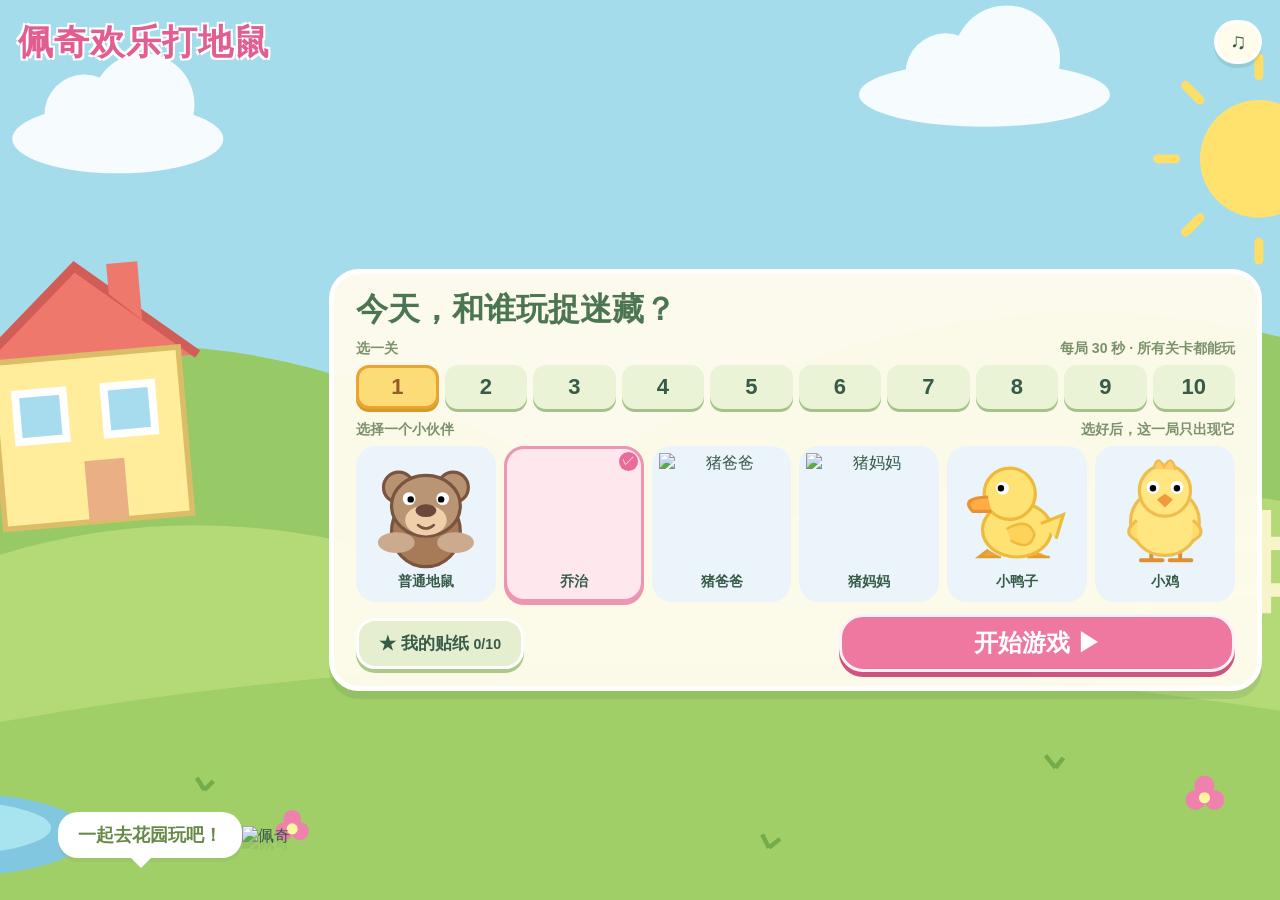
==== commit 0490ea88: "Enlarge George and improve garden playfield" ====
--- a/index.html
+++ b/index.html
@@ -6,6 +6,7 @@
 <title>佩奇欢乐打地鼠</title>
 <style>
 *{box-sizing:border-box;-webkit-tap-highlight-color:transparent}html,body{margin:0;width:100%;height:100%;overflow:hidden;user-select:none;touch-action:manipulation;font-family:'Microsoft YaHei',sans-serif;color:#375b48}button{font:inherit;cursor:pointer;color:inherit;border:0}button:focus-visible{outline:4px solid #2588cf;outline-offset:2px}button:active{transform:translateY(2px) scale(.98)}[hidden]{display:none!important}button svg{pointer-events:none}.scene{position:fixed;inset:0;width:100%;height:100%;z-index:-1}.app{position:relative;width:100%;height:100%;padding:12px max(18px,env(safe-area-inset-right)) 12px max(18px,env(safe-area-inset-left));display:flex;flex-direction:column}.top{height:60px;flex-shrink:0;display:flex;align-items:center;justify-content:space-between;gap:12px}.brand{font-size:clamp(21px,3vw,35px);font-weight:1000;color:#e25d91;text-shadow:2px 2px white,-2px -2px white,2px -2px white,-2px 2px white;letter-spacing:1px}.topright{display:flex;align-items:center;gap:10px}.pill,.round{background:#fffcec;border:3px solid white;box-shadow:0 4px 0 #528b7430;border-radius:22px;min-height:44px;padding:7px 16px;font-weight:800}.round{min-width:48px;padding:5px 10px;font-size:22px}.pill b{font-size:25px}.starIcon{color:#f8b929;font-size:29px;text-shadow:0 2px #d48b10}.content{position:relative;flex:1;min-height:0}.home{height:100%;display:grid;grid-template-columns:25% 75%;align-items:center;gap:0}.peppaDock{text-align:center;align-self:end;position:relative;padding-bottom:30px}.peppaDock img{width:100%;max-height:44vh;object-fit:contain;filter:drop-shadow(0 7px 0 #46744b20)}.speech{display:inline-block;background:white;border-radius:20px;padding:11px 20px;color:#668945;box-shadow:0 4px 0 #93af7140;font-weight:bold;font-size:18px;position:relative}.speech:after{content:'';position:absolute;bottom:-10px;left:40%;border-width:10px 10px 0;border-style:solid;border-color:white transparent transparent}.menu{background:#fffbedf5;border:5px solid white;border-radius:30px;box-shadow:0 8px 0 #5b935b33;padding:14px 22px;max-width:1000px}.menu h1{font-size:clamp(21px,3vw,32px);margin:0 0 8px;color:#4c7652}.label{font-size:14px;color:#7b916c;font-weight:700;margin:5px 0 7px;display:flex;justify-content:space-between}.levels{display:grid;grid-template-columns:repeat(10,1fr);gap:6px}.level{height:44px;border-radius:13px;background:#eaf3d6;font-size:22px;font-weight:900;border:3px solid transparent;box-shadow:0 3px #a4c289}.level.selected{background:#fcdc76;border-color:#eca430;color:#955c27;box-shadow:0 3px #d89a26}.characters{display:grid;grid-template-columns:repeat(6,1fr);gap:8px}.character{position:relative;background:#eaf4fa;border:3px solid transparent;border-radius:20px;padding:4px;min-width:0;transition:background .15s}.character.selected{border-color:#ed95b3;background:#ffe7ee;box-shadow:0 3px #ed95b3}.character.selected:after{content:'✓';position:absolute;right:3px;top:3px;background:#e96b99;border-radius:50%;color:white;width:19px;height:19px;font-size:13px}.art{height:clamp(62px,16vh,120px);display:flex;justify-content:center;align-items:center;overflow:hidden}.art img,.art svg{width:100%;height:100%;object-fit:contain}.character span{display:block;font-size:14px;font-weight:700;margin-bottom:4px}.menubottom{display:flex;align-items:center;justify-content:space-between;gap:16px;margin-top:12px}.primary{background:#ee789f;border:3px solid #fff2f6;color:white;border-radius:24px;padding:10px 26px;font-size:24px;box-shadow:0 5px #cf527f;font-weight:900;min-width:45%}.secondary{background:#e5efd0;padding:11px 20px;border:3px solid white;border-radius:19px;box-shadow:0 4px #acc988;font-size:17px;font-weight:700}.tiny{font-size:12px;color:#899680}.play{position:relative;height:100%;display:flex;gap:16px}.coach{width:19%;position:relative;align-self:end;display:flex;flex-direction:column;align-items:center;padding-bottom:18px}.coach img{width:100%;max-height:44vh;object-fit:contain}.coach span{padding:8px 12px;border-radius:17px;background:#fffae6;font-weight:700;font-size:14px}.field{flex:1;min-width:0;height:100%;border:5px solid #e3edb7;border-radius:38px;background:linear-gradient(155deg,#b5db7ccc,#93c975cc);box-shadow:inset 0 4px 12px #4d8d3430,0 8px #619f4c30;padding:10px 16px 5px;display:grid;gap:2px 14px;overflow:hidden}.hole{position:relative;width:100%;min-width:0;min-height:0;border:0;background:transparent;padding:0;isolation:isolate}.hole:before{content:'';position:absolute;width:85%;height:30%;bottom:5%;left:7.5%;background:#78523d;border:4px solid #a57c4b;border-radius:50%;box-shadow:inset 0 7px 0 #553b2e,0 4px 0 #7aaf50}.hole:after{content:'';position:absolute;width:94%;height:13%;bottom:0;left:3%;border-radius:50%;background:#84b858;z-index:-1}.hole.hint:before{outline:4px solid #ffe67c;box-shadow:0 0 15px #ffeda0,inset 0 5px #684833}.target{position:absolute;left:10%;width:80%;height:96%;bottom:8%;pointer-events:none;animation:pop .18s ease-out;transform-origin:50% 100%}.target img,.target svg{display:block;width:100%;height:100%;object-fit:contain;filter:drop-shadow(0 3px 1px #54392725)}.target.george img{transform:scale(1.42)}.hole .target.daddy img{transform:scale(.95)}@keyframes pop{from{transform:translateY(30%) scale(.4);opacity:0}to{transform:none;opacity:1}}.clockbar{position:absolute;bottom:-7px;left:20%;height:7px;background:#f3d970;border-radius:9px;max-width:80%;transition:width .1s linear}.fist{position:fixed;width:92px;height:84px;z-index:30;pointer-events:none;left:0;top:0;opacity:0;filter:drop-shadow(0 4px 1px #87435f35)}.spark{position:fixed;pointer-events:none;z-index:40;color:#ffcb32;font-size:34px;line-height:1;text-shadow:0 2px #eaa928}.overlay{position:fixed;inset:0;background:#3d684c60;backdrop-filter:blur(5px);z-index:50;display:flex;align-items:center;justify-content:center;padding:18px}.dialog{background:#fffbed;border:6px solid white;border-radius:34px;box-shadow:0 10px 0 #3f62412b;width:min(620px,95vw);max-height:95vh;overflow:auto;padding:22px;text-align:center}.dialog h2{color:#d96792;font-size:30px;margin:4px 0 12px}.dialog .bigscore{font-size:68px;font-weight:900;color:#d99220;margin:4px}.dialog .buttons{display:flex;gap:10px;justify-content:center;flex-wrap:wrap}.dialog .primary{min-width:0;font-size:20px}.stickers{display:grid;grid-template-columns:repeat(5,1fr);gap:9px;margin:15px 0}.sticker{height:88px;border-radius:22px;background:#f9e7b6;display:flex;flex-direction:column;justify-content:center;align-items:center}.sticker svg{width:42px;height:42px}.sticker.locked{filter:grayscale(1);opacity:.45}.sticker span{font-size:12px}.rotator{display:none;position:fixed;inset:0;background:#a9deec;z-index:100;align-items:center;justify-content:center;text-align:center;font-size:25px;font-weight:800;color:#356847}.storageNote{position:fixed;bottom:2px;right:12px;color:#6b775d;font-size:10px}.confetti{position:fixed;pointer-events:none;width:10px;height:15px;z-index:60;border-radius:4px}.paused .target{animation-play-state:paused}@media(max-height:450px){.app{padding-top:4px;padding-bottom:9px}.top{height:48px}.brand{font-size:25px}.menu{padding:10px 17px;border-radius:24px}.menu h1{font-size:22px;margin-bottom:4px}.label{margin:4px 0;font-size:12px}.level{height:34px;font-size:18px}.art{height:66px}.character span{font-size:12px}.menubottom{margin-top:8px}.primary{padding:6px 23px;font-size:22px}.secondary{padding:7px 15px;font-size:15px}.speech{font-size:15px;padding:8px 14px}.pill{min-height:38px;padding:4px 12px}.pill b{font-size:22px}.field{padding:4px 12px;gap:1px 12px}.dialog{padding:14px}.dialog h2{font-size:25px}.dialog .bigscore{font-size:50px}.sticker{height:68px}.stickers{margin:7px 0}}@media(orientation:portrait){.rotator{display:flex}}@media(prefers-reduced-motion:reduce){.target{animation:none}}
+.art img[alt="乔治"]{transform:scale(1.65)}.target{overflow:hidden}.target.george img{transform:scale(1.95)}.field{background:linear-gradient(155deg,#b5db7c,#a0cf72)}
 </style>
 </head>
 <body>
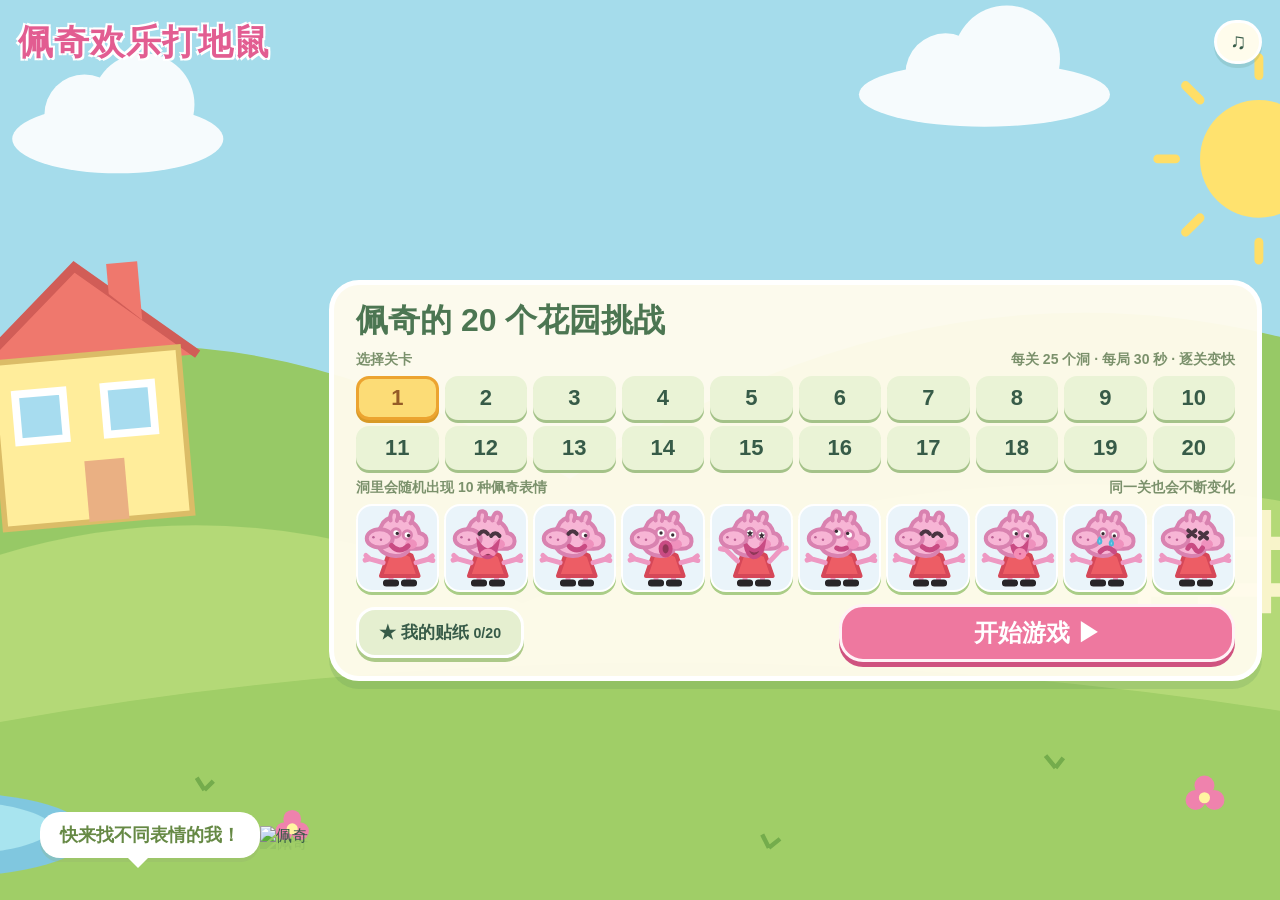
==== commit 23064db5: "Add 20 levels and 10 random Peppa expressions" ====
--- a/index.html
+++ b/index.html
@@ -6,7 +6,8 @@
 <title>佩奇欢乐打地鼠</title>
 <style>
 *{box-sizing:border-box;-webkit-tap-highlight-color:transparent}html,body{margin:0;width:100%;height:100%;overflow:hidden;user-select:none;touch-action:manipulation;font-family:'Microsoft YaHei',sans-serif;color:#375b48}button{font:inherit;cursor:pointer;color:inherit;border:0}button:focus-visible{outline:4px solid #2588cf;outline-offset:2px}button:active{transform:translateY(2px) scale(.98)}[hidden]{display:none!important}button svg{pointer-events:none}.scene{position:fixed;inset:0;width:100%;height:100%;z-index:-1}.app{position:relative;width:100%;height:100%;padding:12px max(18px,env(safe-area-inset-right)) 12px max(18px,env(safe-area-inset-left));display:flex;flex-direction:column}.top{height:60px;flex-shrink:0;display:flex;align-items:center;justify-content:space-between;gap:12px}.brand{font-size:clamp(21px,3vw,35px);font-weight:1000;color:#e25d91;text-shadow:2px 2px white,-2px -2px white,2px -2px white,-2px 2px white;letter-spacing:1px}.topright{display:flex;align-items:center;gap:10px}.pill,.round{background:#fffcec;border:3px solid white;box-shadow:0 4px 0 #528b7430;border-radius:22px;min-height:44px;padding:7px 16px;font-weight:800}.round{min-width:48px;padding:5px 10px;font-size:22px}.pill b{font-size:25px}.starIcon{color:#f8b929;font-size:29px;text-shadow:0 2px #d48b10}.content{position:relative;flex:1;min-height:0}.home{height:100%;display:grid;grid-template-columns:25% 75%;align-items:center;gap:0}.peppaDock{text-align:center;align-self:end;position:relative;padding-bottom:30px}.peppaDock img{width:100%;max-height:44vh;object-fit:contain;filter:drop-shadow(0 7px 0 #46744b20)}.speech{display:inline-block;background:white;border-radius:20px;padding:11px 20px;color:#668945;box-shadow:0 4px 0 #93af7140;font-weight:bold;font-size:18px;position:relative}.speech:after{content:'';position:absolute;bottom:-10px;left:40%;border-width:10px 10px 0;border-style:solid;border-color:white transparent transparent}.menu{background:#fffbedf5;border:5px solid white;border-radius:30px;box-shadow:0 8px 0 #5b935b33;padding:14px 22px;max-width:1000px}.menu h1{font-size:clamp(21px,3vw,32px);margin:0 0 8px;color:#4c7652}.label{font-size:14px;color:#7b916c;font-weight:700;margin:5px 0 7px;display:flex;justify-content:space-between}.levels{display:grid;grid-template-columns:repeat(10,1fr);gap:6px}.level{height:44px;border-radius:13px;background:#eaf3d6;font-size:22px;font-weight:900;border:3px solid transparent;box-shadow:0 3px #a4c289}.level.selected{background:#fcdc76;border-color:#eca430;color:#955c27;box-shadow:0 3px #d89a26}.characters{display:grid;grid-template-columns:repeat(6,1fr);gap:8px}.character{position:relative;background:#eaf4fa;border:3px solid transparent;border-radius:20px;padding:4px;min-width:0;transition:background .15s}.character.selected{border-color:#ed95b3;background:#ffe7ee;box-shadow:0 3px #ed95b3}.character.selected:after{content:'✓';position:absolute;right:3px;top:3px;background:#e96b99;border-radius:50%;color:white;width:19px;height:19px;font-size:13px}.art{height:clamp(62px,16vh,120px);display:flex;justify-content:center;align-items:center;overflow:hidden}.art img,.art svg{width:100%;height:100%;object-fit:contain}.character span{display:block;font-size:14px;font-weight:700;margin-bottom:4px}.menubottom{display:flex;align-items:center;justify-content:space-between;gap:16px;margin-top:12px}.primary{background:#ee789f;border:3px solid #fff2f6;color:white;border-radius:24px;padding:10px 26px;font-size:24px;box-shadow:0 5px #cf527f;font-weight:900;min-width:45%}.secondary{background:#e5efd0;padding:11px 20px;border:3px solid white;border-radius:19px;box-shadow:0 4px #acc988;font-size:17px;font-weight:700}.tiny{font-size:12px;color:#899680}.play{position:relative;height:100%;display:flex;gap:16px}.coach{width:19%;position:relative;align-self:end;display:flex;flex-direction:column;align-items:center;padding-bottom:18px}.coach img{width:100%;max-height:44vh;object-fit:contain}.coach span{padding:8px 12px;border-radius:17px;background:#fffae6;font-weight:700;font-size:14px}.field{flex:1;min-width:0;height:100%;border:5px solid #e3edb7;border-radius:38px;background:linear-gradient(155deg,#b5db7ccc,#93c975cc);box-shadow:inset 0 4px 12px #4d8d3430,0 8px #619f4c30;padding:10px 16px 5px;display:grid;gap:2px 14px;overflow:hidden}.hole{position:relative;width:100%;min-width:0;min-height:0;border:0;background:transparent;padding:0;isolation:isolate}.hole:before{content:'';position:absolute;width:85%;height:30%;bottom:5%;left:7.5%;background:#78523d;border:4px solid #a57c4b;border-radius:50%;box-shadow:inset 0 7px 0 #553b2e,0 4px 0 #7aaf50}.hole:after{content:'';position:absolute;width:94%;height:13%;bottom:0;left:3%;border-radius:50%;background:#84b858;z-index:-1}.hole.hint:before{outline:4px solid #ffe67c;box-shadow:0 0 15px #ffeda0,inset 0 5px #684833}.target{position:absolute;left:10%;width:80%;height:96%;bottom:8%;pointer-events:none;animation:pop .18s ease-out;transform-origin:50% 100%}.target img,.target svg{display:block;width:100%;height:100%;object-fit:contain;filter:drop-shadow(0 3px 1px #54392725)}.target.george img{transform:scale(1.42)}.hole .target.daddy img{transform:scale(.95)}@keyframes pop{from{transform:translateY(30%) scale(.4);opacity:0}to{transform:none;opacity:1}}.clockbar{position:absolute;bottom:-7px;left:20%;height:7px;background:#f3d970;border-radius:9px;max-width:80%;transition:width .1s linear}.fist{position:fixed;width:92px;height:84px;z-index:30;pointer-events:none;left:0;top:0;opacity:0;filter:drop-shadow(0 4px 1px #87435f35)}.spark{position:fixed;pointer-events:none;z-index:40;color:#ffcb32;font-size:34px;line-height:1;text-shadow:0 2px #eaa928}.overlay{position:fixed;inset:0;background:#3d684c60;backdrop-filter:blur(5px);z-index:50;display:flex;align-items:center;justify-content:center;padding:18px}.dialog{background:#fffbed;border:6px solid white;border-radius:34px;box-shadow:0 10px 0 #3f62412b;width:min(620px,95vw);max-height:95vh;overflow:auto;padding:22px;text-align:center}.dialog h2{color:#d96792;font-size:30px;margin:4px 0 12px}.dialog .bigscore{font-size:68px;font-weight:900;color:#d99220;margin:4px}.dialog .buttons{display:flex;gap:10px;justify-content:center;flex-wrap:wrap}.dialog .primary{min-width:0;font-size:20px}.stickers{display:grid;grid-template-columns:repeat(5,1fr);gap:9px;margin:15px 0}.sticker{height:88px;border-radius:22px;background:#f9e7b6;display:flex;flex-direction:column;justify-content:center;align-items:center}.sticker svg{width:42px;height:42px}.sticker.locked{filter:grayscale(1);opacity:.45}.sticker span{font-size:12px}.rotator{display:none;position:fixed;inset:0;background:#a9deec;z-index:100;align-items:center;justify-content:center;text-align:center;font-size:25px;font-weight:800;color:#356847}.storageNote{position:fixed;bottom:2px;right:12px;color:#6b775d;font-size:10px}.confetti{position:fixed;pointer-events:none;width:10px;height:15px;z-index:60;border-radius:4px}.paused .target{animation-play-state:paused}@media(max-height:450px){.app{padding-top:4px;padding-bottom:9px}.top{height:48px}.brand{font-size:25px}.menu{padding:10px 17px;border-radius:24px}.menu h1{font-size:22px;margin-bottom:4px}.label{margin:4px 0;font-size:12px}.level{height:34px;font-size:18px}.art{height:66px}.character span{font-size:12px}.menubottom{margin-top:8px}.primary{padding:6px 23px;font-size:22px}.secondary{padding:7px 15px;font-size:15px}.speech{font-size:15px;padding:8px 14px}.pill{min-height:38px;padding:4px 12px}.pill b{font-size:22px}.field{padding:4px 12px;gap:1px 12px}.dialog{padding:14px}.dialog h2{font-size:25px}.dialog .bigscore{font-size:50px}.sticker{height:68px}.stickers{margin:7px 0}}@media(orientation:portrait){.rotator{display:flex}}@media(prefers-reduced-motion:reduce){.target{animation:none}}
-.art img[alt="乔治"]{transform:scale(1.65)}.target{overflow:hidden}.target.george img{transform:scale(1.95)}.field{background:linear-gradient(155deg,#b5db7c,#a0cf72)}
+.levels{grid-template-rows:repeat(2,1fr)}.faces{display:grid;grid-template-columns:repeat(10,1fr);gap:5px}.face-preview{height:clamp(54px,13vh,88px);overflow:hidden;border-radius:16px;background:#eaf4fa;border:2px solid white;box-shadow:0 3px #aacd87}.face-preview svg{width:100%;height:100%;display:block}.pig *{vector-effect:non-scaling-stroke}.pig .head,.pig .snout{fill:#f7b5d5;stroke:#d982b0;stroke-width:4}.pig .ear{fill:#f7b5d5;stroke:#d982b0;stroke-width:4;stroke-linecap:round;stroke-linejoin:round}.pig .dress{fill:#ed5d65;stroke:#d64758;stroke-width:4;stroke-linejoin:round}.pig .leg,.pig .arm{fill:none;stroke:#ee98c2;stroke-width:5;stroke-linecap:round;stroke-linejoin:round}.pig .cheek{fill:#ef91bd}.pig .nostril{fill:#bb6194}.pig .eyes circle{fill:#fff;stroke:#d982b0;stroke-width:3}.pig .eyes path{fill:none;stroke:#4a3542;stroke-width:4;stroke-linecap:round}.pig .eyes .pupil{fill:#382c34;stroke:none}.pig .eyes .tear{fill:#85d9ef;stroke:#4db7da;stroke-width:2}.pig .mouth{fill:none;stroke:#c94b83;stroke-width:5;stroke-linecap:round}.pig .openmouth{fill:#8f3757;stroke:#c94b83;stroke-width:4}.pig .tongue{fill:none;stroke:#f58db5;stroke-width:5;stroke-linecap:round}.target{overflow:visible}.target.peppa-expression{left:4%;width:92%;height:110%;bottom:2%}.target.peppa-expression svg{overflow:visible;filter:drop-shadow(0 4px 1px #6f493b45);animation:peppaBob .55s ease-in-out infinite alternate}.target.expression-2 svg,.target.expression-9 svg{animation-name:peppaWiggle}.target.expression-4 svg{animation-name:peppaBounce;animation-duration:.34s}.target.expression-8 svg{animation-duration:.9s}.field{background:linear-gradient(155deg,#b5db7c,#a0cf72)}@keyframes peppaBob{to{transform:translateY(-4%) rotate(1deg)}}@keyframes peppaWiggle{from{transform:rotate(-4deg)}to{transform:rotate(4deg)}}@keyframes peppaBounce{to{transform:translateY(-9%) scale(1.04)}}
+.pig .shoe{fill:none;stroke:#282528;stroke-width:7;stroke-linecap:round}
 </style>
 </head>
 <body>
@@ -16,23 +17,52 @@
 <svg class="fist" id="fist" viewBox="0 0 100 90" aria-hidden="true"><path d="M0 47h40v27H0" fill="#f8bedc" stroke="#da88b4" stroke-width="4"/><path d="M37 74Q26 66 34 51L44 39V20Q44 10 53 12Q61 12 60 24V14Q60 6 69 9Q76 11 75 24V20Q75 13 82 16Q89 18 87 32Q98 26 97 39L94 62Q88 78 65 78Z" fill="#f8bedc" stroke="#d985b0" stroke-width="4" stroke-linejoin="round"/><path d="M60 24v18m15-18v18m12-10v15M44 45q18-6 21 7" stroke="#df96be" stroke-width="3" fill="none" stroke-linecap="round"/></svg>
 <script>
 'use strict';
-const $=id=>document.getElementById(id),COUNTS=[9,11,13,15,17,19,21,23,25,25],STAY=[2600,2500,2400,2200,2050,1900,1750,1600,1450,1300],GAPS=[700,670,640,610,580,550,520,490,460,430];
-const NAMES=['普通地鼠','乔治','猪爸爸','猪妈妈','小鸭子','小鸡'],KEYS=['mole','george','daddy','mummy','duck','chick'];
+const $=id=>document.getElementById(id),LEVELS=20,COUNTS=Array(LEVELS).fill(25);
+const STAY=Array.from({length:LEVELS},(_,i)=>2400-i*70),GAPS=Array.from({length:LEVELS},(_,i)=>700-i*20),HINTS=Array.from({length:LEVELS},(_,i)=>320-i*5);
+const EXPRESSIONS=['开心','大笑','眨眼','惊喜','兴奋','好奇','害羞','吐舌','委屈','搞怪'];
 function svg(body){return '<svg viewBox="0 0 140 150" xmlns="http://www.w3.org/2000/svg">'+body+'</svg>'}
 const ANIMAL={mole:svg('<ellipse cx="70" cy="98" rx="43" ry="44" fill="#a77b58" stroke="#79543e" stroke-width="4"/><circle cx="36" cy="43" r="19" fill="#b99371" stroke="#79543e" stroke-width="4"/><circle cx="104" cy="43" r="19" fill="#b99371" stroke="#79543e" stroke-width="4"/><ellipse cx="70" cy="66" rx="43" ry="38" fill="#ba9574" stroke="#79543e" stroke-width="4"/><ellipse cx="70" cy="84" rx="26" ry="19" fill="#efcfaa"/><ellipse cx="70" cy="72" rx="13" ry="8" fill="#6b473c"/><circle cx="49" cy="57" r="8" fill="white"/><circle cx="91" cy="57" r="8" fill="white"/><circle cx="51" cy="58" r="4"/><circle cx="89" cy="58" r="4"/><path d="M60 90q10 9 20 0" fill="none" stroke="#79543e" stroke-width="3" stroke-linecap="round"/><ellipse cx="33" cy="112" rx="23" ry="13" fill="#cbaa8d"/><ellipse cx="107" cy="112" rx="23" ry="13" fill="#cbaa8d"/>'),duck:svg('<path d="M34 121l-12 9h28m39-9l-4 9h26" fill="#f3a239" stroke="#dca02f" stroke-width="3"/><ellipse cx="70" cy="96" rx="43" ry="34" fill="#ffe274" stroke="#edba39" stroke-width="4"/><path d="M100 88l28-11-9 30" fill="#ffe274" stroke="#edba39" stroke-width="4"/><circle cx="61" cy="51" r="32" fill="#ffe274" stroke="#edba39" stroke-width="4"/><path d="M34 55Q-2 56 15 73h23" fill="#ffac47" stroke="#e9912e" stroke-width="4"/><circle cx="52" cy="44" r="8" fill="white"/><circle cx="50" cy="44" r="4"/><path d="M57 95q28-16 35 7q-6 22-30 7" fill="#ffd25c" stroke="#edba39" stroke-width="3"/>'),chick:svg('<path d="M53 121v13m-13 0h27m22-13v13m-13 0h27" stroke="#db9134" stroke-width="5" stroke-linecap="round"/><ellipse cx="70" cy="86" rx="43" ry="42" fill="#ffe681" stroke="#efbd4e" stroke-width="4"/><circle cx="70" cy="47" r="32" fill="#ffe681" stroke="#efbd4e" stroke-width="4"/><path d="M56 20Q60 0 69 17Q79 0 83 21" fill="#ffcb68" stroke="#efbd4e" stroke-width="3"/><circle cx="55" cy="43" r="8" fill="white"/><circle cx="85" cy="43" r="8" fill="white"/><circle cx="55" cy="44" r="4"/><circle cx="85" cy="44" r="4"/><path d="M60 58l10-7 10 7-10 10Z" fill="#f2993d"/><path d="M35 84q-21 16 1 26m69-26q21 16-1 26" fill="#ffdc6b" stroke="#efbd4e" stroke-width="4"/>')};
 function art(key){return ANIMAL[key]||'<img alt="'+({peppa:'佩奇',george:'乔治',daddy:'猪爸爸',mummy:'猪妈妈'}[key])+'" src="assets/'+key+'.webp" draggable="false">'}
+function peppaExpression(i){
+  const eyes=[
+    '<g class="eyes"><circle cx="91" cy="54" r="10"/><circle cx="118" cy="59" r="10"/><circle class="pupil" cx="94" cy="55" r="4"/><circle class="pupil" cx="121" cy="60" r="4"/></g>',
+    '<g class="eyes"><path d="M80 56q10-12 20 0M108 61q10-12 20 0"/></g>',
+    '<g class="eyes"><path d="M80 56q10-12 20 0"/><circle cx="118" cy="59" r="10"/><circle class="pupil" cx="121" cy="60" r="4"/></g>',
+    '<g class="eyes"><circle cx="91" cy="54" r="12"/><circle cx="119" cy="59" r="12"/><circle class="pupil" cx="91" cy="54" r="4"/><circle class="pupil" cx="119" cy="59" r="4"/></g>',
+    '<g class="eyes"><circle cx="91" cy="54" r="11"/><circle cx="119" cy="59" r="11"/><path class="pupil" d="M91 47l2 5 6 1-5 4 2 6-5-3-5 3 2-6-5-4 6-1Zm28 5l2 5 6 1-5 4 2 6-5-3-5 3 2-6-5-4 6-1Z"/></g>',
+    '<g class="eyes"><circle cx="91" cy="54" r="10"/><circle cx="118" cy="59" r="10"/><circle class="pupil" cx="87" cy="50" r="4"/><circle class="pupil" cx="114" cy="55" r="4"/></g>',
+    '<g class="eyes"><path d="M80 56q10-12 20 0M108 61q10-12 20 0"/></g>',
+    '<g class="eyes"><circle cx="91" cy="54" r="10"/><circle cx="118" cy="59" r="10"/><circle class="pupil" cx="94" cy="56" r="4"/><circle class="pupil" cx="121" cy="61" r="4"/></g>',
+    '<g class="eyes"><circle cx="91" cy="54" r="10"/><circle cx="118" cy="59" r="10"/><circle class="pupil" cx="91" cy="56" r="4"/><circle class="pupil" cx="118" cy="61" r="4"/><path class="tear" d="M83 65q-8 12 0 15q8-3 0-15M111 70q-8 12 0 15q8-3 0-15"/></g>',
+    '<g class="eyes"><path d="M82 48l17 14M99 48L82 62M110 53l17 14M127 53l-17 14"/></g>'
+  ][i];
+  const mouths=[
+    '<path class="mouth" d="M80 84q19 21 40 1"/>',
+    '<path class="openmouth" d="M79 81q20 28 43 1q-6 32-25 30Q82 109 79 81Z"/><path class="tongue" d="M88 103q13-11 25 0"/>',
+    '<path class="mouth" d="M82 86q18 17 37 0"/>',
+    '<ellipse class="openmouth" cx="102" cy="92" rx="12" ry="16"/>',
+    '<path class="openmouth" d="M80 81q20 29 43 1q-5 30-24 30Q84 109 80 81Z"/>',
+    '<path class="mouth" d="M88 90q11 6 23 0"/>',
+    '<path class="mouth" d="M82 87q18 15 36-1"/>',
+    '<path class="openmouth" d="M84 82q17 22 34 1q-2 23-17 24Q88 106 84 82Z"/><ellipse class="tongue" cx="103" cy="104" rx="9" ry="8"/>',
+    '<path class="mouth" d="M84 99q17-18 34 0"/>',
+    '<path class="mouth" d="M81 91q8-15 17 0q8 15 18-1"/>'
+  ][i];
+  const arms=i===4?'<path class="arm" d="M61 121L33 94M138 122l27-29M33 94l-3-12m3 12-13-2m145 1 2-12m-2 12 13-3"/>':'<path class="arm" d="M60 125L28 116M139 125l29-8M28 116l-9-8m9 8-11 3m151-2 10-8m-10 8 11 3"/>';
+  return '<svg data-expression="'+i+'" aria-label="佩奇'+EXPRESSIONS[i]+'" viewBox="0 0 190 180" xmlns="http://www.w3.org/2000/svg"><g class="pig"><path class="leg" d="M79 155v17m42-17v17"/><path class="shoe" d="M68 174h22m21 0h22"/><path class="dress" d="M72 108q28-17 56 0l17 49H55Z"/>'+arms+'<path class="head" d="M56 37Q68 10 105 19q36 7 42 35q18 4 17 21q-1 17-24 17h-17q-9 18-34 17q-33-2-42-27q-7-20 9-45Z"/><ellipse class="snout" cx="52" cy="67" rx="31" ry="22"/><ellipse class="cheek" cx="127" cy="81" rx="14" ry="12"/><path class="ear" d="M78 24q-3-23 10-22q13 3 5 23M111 24q3-22 15-18q11 6 0 25"/><circle class="nostril" cx="37" cy="64" r="3"/><circle class="nostril" cx="55" cy="70" r="3"/>'+eyes+mouths+'</g></svg>'
+}
 function sticker(i){return svg('<path d="M70 15l15 34 38 4-29 25 9 38-33-19-33 19 9-38-29-25 38-4Z" fill="'+['#f9ce57','#f39bc1','#8bccdd','#b2d984','#dfa8da'][i%5]+'" stroke="white" stroke-width="6"/><circle cx="58" cy="64" r="4" fill="#826742"/><circle cx="83" cy="64" r="4" fill="#826742"/><path d="M60 78q10 12 21 0" stroke="#826742" fill="none" stroke-width="3" stroke-linecap="round"/>')}
-let saved={level:0,char:1,muted:false,total:0,perLevel:Array(10).fill(0),stickers:[]};try{let v=JSON.parse(localStorage.getItem('peppa-garden-v2')||'null');if(v){saved.level=Math.max(0,Math.min(9,Number(v.level)||0));saved.char=Math.max(0,Math.min(5,Number(v.char)||0));saved.muted=!!v.muted;saved.total=Math.max(0,Number(v.total)||0);saved.perLevel=Array.from({length:10},(_,i)=>Math.max(0,Number(v.perLevel?.[i])||0));saved.stickers=Array.isArray(v.stickers)?[...new Set(v.stickers.filter(n=>Number.isInteger(n)&&n>=0&&n<10))]:[]}}catch(e){}
+let saved={level:0,muted:false,total:0,perLevel:Array(LEVELS).fill(0),stickers:[]};try{let v=JSON.parse(localStorage.getItem('peppa-garden-v3')||localStorage.getItem('peppa-garden-v2')||'null');if(v){saved.level=Math.max(0,Math.min(LEVELS-1,Number(v.level)||0));saved.muted=!!v.muted;saved.total=Math.max(0,Number(v.total)||0);saved.perLevel=Array.from({length:LEVELS},(_,i)=>Math.max(0,Number(v.perLevel?.[i])||0));saved.stickers=Array.isArray(v.stickers)?[...new Set(v.stickers.filter(n=>Number.isInteger(n)&&n>=0&&n<LEVELS))]:[]}}catch(e){}
 let state='home',run=null,last=performance.now(),effects=[],audioCtx,music=null,musicIndex=0;
-function persist(){try{localStorage.setItem('peppa-garden-v2',JSON.stringify(saved))}catch(e){$('storageNote').textContent='本次可以正常玩，当前设备无法保存收藏'}}
+function persist(){try{localStorage.setItem('peppa-garden-v3',JSON.stringify(saved))}catch(e){$('storageNote').textContent='本次可以正常玩，当前设备无法保存收藏'}}
 function audioReady(){try{audioCtx=audioCtx||new(window.AudioContext||window.webkitAudioContext)();audioCtx.resume().catch(()=>{})}catch(e){}}
 function tone(hz,d=.12,vol=.07,delay=0){if(saved.muted||!audioCtx||audioCtx.state!=='running')return;const o=audioCtx.createOscillator(),g=audioCtx.createGain(),now=audioCtx.currentTime+delay;o.type='sine';o.frequency.value=hz;g.gain.setValueAtTime(0,now);g.gain.linearRampToValueAtTime(vol,now+.012);g.gain.exponentialRampToValueAtTime(.001,now+d);o.connect(g);g.connect(audioCtx.destination);o.start(now);o.stop(now+d+.02)}
 function startMusic(){stopMusic();music=setInterval(()=>{if(state!=='playing'||saved.muted)return;const notes=[523,659,784,659,587,698,880,698,523,659,784,1047,880,784,659,587];tone(notes[musicIndex++%notes.length],.28,.021)},430)}function stopMusic(){clearInterval(music);music=null}
 function clearEffects(){effects.forEach(a=>a.cancel());effects=[];document.querySelectorAll('.spark,.confetti').forEach(e=>e.remove());$('fist').style.opacity=0}
 function setTop(playing){['levelInfo','timeInfo','scoreInfo','pauseBtn','backBtn'].forEach(id=>$(id).hidden=!playing);$('soundBtn').textContent=saved.muted?'♪×':'♫';$('soundBtn').setAttribute('aria-label',saved.muted?'开启声音':'关闭声音')}
-function home(){state='home';run=null;stopMusic();clearEffects();$('overlay').hidden=true;document.body.classList.remove('paused');setTop(false);$('content').innerHTML='<section class="home"><div class="peppaDock"><div class="speech">一起去花园玩吧！</div>'+art('peppa')+'</div><div class="menu"><h1>今天，和谁玩捉迷藏？</h1><div class="label"><span>选一关</span><span>每局 30 秒 · 所有关卡都能玩</span></div><div class="levels">'+COUNTS.map((n,i)=>'<button class="level '+(i===saved.level?'selected':'')+'" data-level="'+i+'" aria-label="第'+(i+1)+'关，'+n+'个洞">'+(i+1)+'</button>').join('')+'</div><div class="label" style="margin-top:12px"><span>选择一个小伙伴</span><span>选好后，这一局只出现它</span></div><div class="characters">'+KEYS.map((k,i)=>'<button class="character '+(i===saved.char?'selected':'')+'" data-char="'+i+'" aria-label="选择'+NAMES[i]+'"><div class="art">'+art(k)+'</div><span>'+NAMES[i]+'</span></button>').join('')+'</div><div class="menubottom"><button class="secondary" id="collectionBtn">★ 我的贴纸 <small>'+saved.stickers.length+'/10</small></button><button class="primary" id="startBtn">开始游戏 ▶</button></div></div></section>';document.querySelectorAll('[data-level]').forEach(b=>b.onclick=()=>{saved.level=+b.dataset.level;persist();home()});document.querySelectorAll('[data-char]').forEach(b=>b.onclick=()=>{saved.char=+b.dataset.char;persist();home()});$('startBtn').onclick=()=>{audioReady();start()};$('collectionBtn').onclick=collection}
-function start(){clearEffects();$('overlay').hidden=true;state='playing';document.body.classList.remove('paused');setTop(true);run={level:saved.level,key:KEYS[saved.char],remaining:30000,score:0,phase:'gap',phaseLeft:500,index:-1,lastIndex:-1,credited:false};last=performance.now();$('score').textContent=0;$('seconds').textContent=30;$('levelInfo').textContent='第 '+(saved.level+1)+' 关';const n=COUNTS[saved.level],cols=n===9?3:n<=16?4:5,rows=Math.ceil(n/cols);$('content').innerHTML='<section class="play"><aside class="coach"><span>找到就点一下！</span>'+art('peppa')+'</aside><div class="field" id="field" role="group" aria-label="打地鼠花园" style="grid-template-columns:repeat('+cols+',1fr);grid-template-rows:repeat('+rows+',1fr)">'+Array.from({length:n},(_,i)=>'<button class="hole" data-hole="'+i+'" aria-label="洞'+(i+1)+'"></button>').join('')+'</div><div class="clockbar" id="clockbar"></div></section>';$('field').addEventListener('pointerdown',tap);startMusic()}
-function sync(){const now=performance.now(),dt=Math.max(0,now-last);last=now;if(state!=='playing'||!run)return;run.remaining=Math.max(0,run.remaining-dt);$('seconds').textContent=Math.ceil(run.remaining/1000);$('clockbar').style.width=(80*run.remaining/30000)+'%';if(!run.remaining){finish();return}run.phaseLeft-=dt;if(run.phaseLeft>0)return;const holes=document.querySelectorAll('.hole');if(run.phase==='gap'){let n=holes.length,index;do{index=Math.floor(Math.random()*n)}while(index===run.lastIndex&&n>1);run.index=index;run.lastIndex=index;run.phase='hint';run.phaseLeft=300;holes[index].classList.add('hint')}else if(run.phase==='hint'){run.phase='visible';run.phaseLeft=STAY[run.level];holes[run.index].classList.remove('hint');holes[run.index].innerHTML='<span class="target '+run.key+'">'+art(run.key)+'</span>'}else{removeTarget();run.phase='gap';run.phaseLeft=GAPS[run.level]}}
+function home(){state='home';run=null;stopMusic();clearEffects();$('overlay').hidden=true;document.body.classList.remove('paused');setTop(false);$('content').innerHTML='<section class="home"><div class="peppaDock"><div class="speech">快来找不同表情的我！</div>'+art('peppa')+'</div><div class="menu"><h1>佩奇的 20 个花园挑战</h1><div class="label"><span>选择关卡</span><span>每关 25 个洞 · 每局 30 秒 · 逐关变快</span></div><div class="levels">'+COUNTS.map((n,i)=>'<button class="level '+(i===saved.level?'selected':'')+'" data-level="'+i+'" aria-label="第'+(i+1)+'关，25个洞">'+(i+1)+'</button>').join('')+'</div><div class="label" style="margin-top:9px"><span>洞里会随机出现 10 种佩奇表情</span><span>同一关也会不断变化</span></div><div class="faces">'+EXPRESSIONS.map((name,i)=>'<div class="face-preview" title="'+name+'">'+peppaExpression(i)+'</div>').join('')+'</div><div class="menubottom"><button class="secondary" id="collectionBtn">★ 我的贴纸 <small>'+saved.stickers.length+'/20</small></button><button class="primary" id="startBtn">开始游戏 ▶</button></div></div></section>';document.querySelectorAll('[data-level]').forEach(b=>b.onclick=()=>{saved.level=+b.dataset.level;persist();home()});$('startBtn').onclick=()=>{audioReady();start()};$('collectionBtn').onclick=collection}
+function start(){clearEffects();$('overlay').hidden=true;state='playing';document.body.classList.remove('paused');setTop(true);run={level:saved.level,remaining:30000,score:0,phase:'gap',phaseLeft:500,index:-1,lastIndex:-1,lastExpression:-1};last=performance.now();$('score').textContent=0;$('seconds').textContent=30;$('levelInfo').textContent='第 '+(saved.level+1)+' 关';const n=25,cols=5,rows=5;$('content').innerHTML='<section class="play"><aside class="coach"><span>找到佩奇就点一下！</span>'+art('peppa')+'</aside><div class="field" id="field" role="group" aria-label="佩奇表情花园" style="grid-template-columns:repeat('+cols+',1fr);grid-template-rows:repeat('+rows+',1fr)">'+Array.from({length:n},(_,i)=>'<button class="hole" data-hole="'+i+'" aria-label="洞'+(i+1)+'"></button>').join('')+'</div><div class="clockbar" id="clockbar"></div></section>';$('field').addEventListener('pointerdown',tap);startMusic()}
+function sync(){const now=performance.now(),dt=Math.max(0,now-last);last=now;if(state!=='playing'||!run)return;run.remaining=Math.max(0,run.remaining-dt);$('seconds').textContent=Math.ceil(run.remaining/1000);$('clockbar').style.width=(80*run.remaining/30000)+'%';if(!run.remaining){finish();return}run.phaseLeft-=dt;if(run.phaseLeft>0)return;const holes=document.querySelectorAll('.hole');if(run.phase==='gap'){let n=holes.length,index;do{index=Math.floor(Math.random()*n)}while(index===run.lastIndex&&n>1);run.index=index;run.lastIndex=index;run.phase='hint';run.phaseLeft=HINTS[run.level];holes[index].classList.add('hint')}else if(run.phase==='hint'){let expression;do{expression=Math.floor(Math.random()*EXPRESSIONS.length)}while(expression===run.lastExpression);run.lastExpression=expression;run.phase='visible';run.phaseLeft=STAY[run.level];holes[run.index].classList.remove('hint');holes[run.index].innerHTML='<span class="target peppa-expression expression-'+expression+'">'+peppaExpression(expression)+'</span>'}else{removeTarget();run.phase='gap';run.phaseLeft=GAPS[run.level]}}
 function loop(){sync();requestAnimationFrame(loop)}
 function removeTarget(){if(run&&run.index>=0){const h=document.querySelector('[data-hole="'+run.index+'"]');if(h){h.innerHTML='';h.classList.remove('hint')}}if(run)run.index=-1}
 function tap(e){if(state!=='playing'||!run)return;sync();if(state!=='playing')return;const h=e.target.closest('[data-hole]');if(!h)return;e.preventDefault();const rect=h.getBoundingClientRect(),x=rect.x+rect.width/2,y=rect.y+rect.height*.5;fist(x,y);if(run.phase==='visible'&&+h.dataset.hole===run.index){run.score++;saved.total++;saved.perLevel[run.level]++;persist();$('score').textContent=run.score;removeTarget();run.phase='gap';run.phaseLeft=GAPS[run.level];tone(784,.15,.055);tone(1047,.18,.04,.08);flyStar(x,y)}else tone(260,.07,.018)}
@@ -42,7 +72,7 @@
 function pause(){if(state!=='playing')return;sync();if(state!=='playing')return;state='paused';stopMusic();document.body.classList.add('paused');effects.forEach(a=>{if(a.playState==='running')a.pause()});showDialog('<h2>休息一下</h2><p>小伙伴在花园等你</p><div class="buttons"><button class="primary" id="resumeBtn">继续玩 ▶</button><button class="secondary" id="leaveBtn">返回首页</button></div>');$('resumeBtn').onclick=resume;$('leaveBtn').onclick=confirmExit}
 function resume(){if(state!=='paused')return;state='playing';last=performance.now();$('overlay').hidden=true;document.body.classList.remove('paused');effects.forEach(a=>{if(a.playState==='paused')a.play()});audioReady();startMusic()}
 function confirmExit(){if(state==='playing')pause();if(!run)return;state='paused';showDialog('<h2>要回花园首页吗？</h2><p>已经得到的 '+run.score+' 颗星星会保留<br>完成 30 秒才会获得本关贴纸</p><div class="buttons"><button class="primary" id="stayBtn">继续玩</button><button class="secondary" id="exitBtn">返回首页</button></div>');$('stayBtn').onclick=resume;$('exitBtn').onclick=home}
-function finish(){state='result';stopMusic();removeTarget();clearEffects();if(!saved.stickers.includes(run.level))saved.stickers.push(run.level);persist();$('pauseBtn').hidden=true;$('seconds').textContent=0;showDialog('<h2>这一关玩得真开心！</h2><div>本次获得</div><div class="bigscore">★ '+run.score+'</div><div>收好你的第 '+(run.level+1)+' 关贴纸！</div><div style="width:72px;height:72px;margin:0 auto">'+sticker(run.level)+'</div><div class="buttons"><button class="primary" id="nextBtn">'+(run.level<9?'下一关 ▶':'再玩一次 ↻')+'</button><button class="secondary" id="againBtn">重新玩</button><button class="secondary" id="resultHome">首页</button></div>');$('nextBtn').onclick=()=>{saved.level=Math.min(9,run.level+1);persist();start()};$('againBtn').onclick=start;$('resultHome').onclick=home;[523,659,784,1047].forEach((hz,i)=>tone(hz,.25,.045,i*.12));for(let i=0;i<24;i++){let e=document.createElement('i');e.className='confetti';e.style.background=['#f7c950','#ed8db3','#83c8de','#a8cb68'][i%4];document.body.append(e);let a=e.animate([{transform:'translate('+Math.random()*innerWidth+'px,-20px) rotate(0deg)',opacity:1},{transform:'translate('+Math.random()*innerWidth+'px,'+innerHeight+'px) rotate(300deg)',opacity:0}],{duration:1500+i*30});effects.push(a);a.onfinish=()=>e.remove();a.oncancel=()=>e.remove()}}
-function collection(){showDialog('<h2>我的花园贴纸</h2><p>完成一关，就能收集一张贴纸</p><div class="stickers">'+COUNTS.map((_,i)=>'<div class="sticker '+(saved.stickers.includes(i)?'':'locked')+'">'+sticker(i)+'<span>第 '+(i+1)+' 关 '+(saved.stickers.includes(i)?'✓':'·')+'</span></div>').join('')+'</div><p>已收集 '+saved.stickers.length+' / 10 张 · 共得到 '+saved.total+' 颗星星</p><button class="primary" id="closeCollection">回去玩</button>');$('closeCollection').onclick=()=>{$('overlay').hidden=true}}
+function finish(){state='result';stopMusic();removeTarget();clearEffects();if(!saved.stickers.includes(run.level))saved.stickers.push(run.level);persist();$('pauseBtn').hidden=true;$('seconds').textContent=0;showDialog('<h2>这一关玩得真开心！</h2><div>本次获得</div><div class="bigscore">★ '+run.score+'</div><div>收好你的第 '+(run.level+1)+' 关贴纸！</div><div style="width:72px;height:72px;margin:0 auto">'+sticker(run.level)+'</div><div class="buttons"><button class="primary" id="nextBtn">'+(run.level<LEVELS-1?'下一关 ▶':'再玩一次 ↻')+'</button><button class="secondary" id="againBtn">重新玩</button><button class="secondary" id="resultHome">首页</button></div>');$('nextBtn').onclick=()=>{saved.level=Math.min(LEVELS-1,run.level+1);persist();start()};$('againBtn').onclick=start;$('resultHome').onclick=home;[523,659,784,1047].forEach((hz,i)=>tone(hz,.25,.045,i*.12));for(let i=0;i<24;i++){let e=document.createElement('i');e.className='confetti';e.style.background=['#f7c950','#ed8db3','#83c8de','#a8cb68'][i%4];document.body.append(e);let a=e.animate([{transform:'translate('+Math.random()*innerWidth+'px,-20px) rotate(0deg)',opacity:1},{transform:'translate('+Math.random()*innerWidth+'px,'+innerHeight+'px) rotate(300deg)',opacity:0}],{duration:1500+i*30});effects.push(a);a.onfinish=()=>e.remove();a.oncancel=()=>e.remove()}}
+function collection(){showDialog('<h2>我的花园贴纸</h2><p>完成一关，就能收集一张贴纸</p><div class="stickers">'+COUNTS.map((_,i)=>'<div class="sticker '+(saved.stickers.includes(i)?'':'locked')+'">'+sticker(i)+'<span>第 '+(i+1)+' 关 '+(saved.stickers.includes(i)?'✓':'·')+'</span></div>').join('')+'</div><p>已收集 '+saved.stickers.length+' / 20 张 · 共得到 '+saved.total+' 颗星星</p><button class="primary" id="closeCollection">回去玩</button>');$('closeCollection').onclick=()=>{$('overlay').hidden=true}}
 $('soundBtn').onclick=()=>{saved.muted=!saved.muted;persist();audioReady();setTop(state!=='home');if(state==='result')$('pauseBtn').hidden=true};$('pauseBtn').onclick=pause;$('backBtn').onclick=()=>{if(state==='result')home();else confirmExit()};document.addEventListener('visibilitychange',()=>{if(document.hidden)pause()});window.addEventListener('blur',pause);window.nativePause=pause;window.nativeBack=()=>{if(state==='playing'||state==='paused')confirmExit();else home()};home();requestAnimationFrame(loop);
 </script></body></html>
